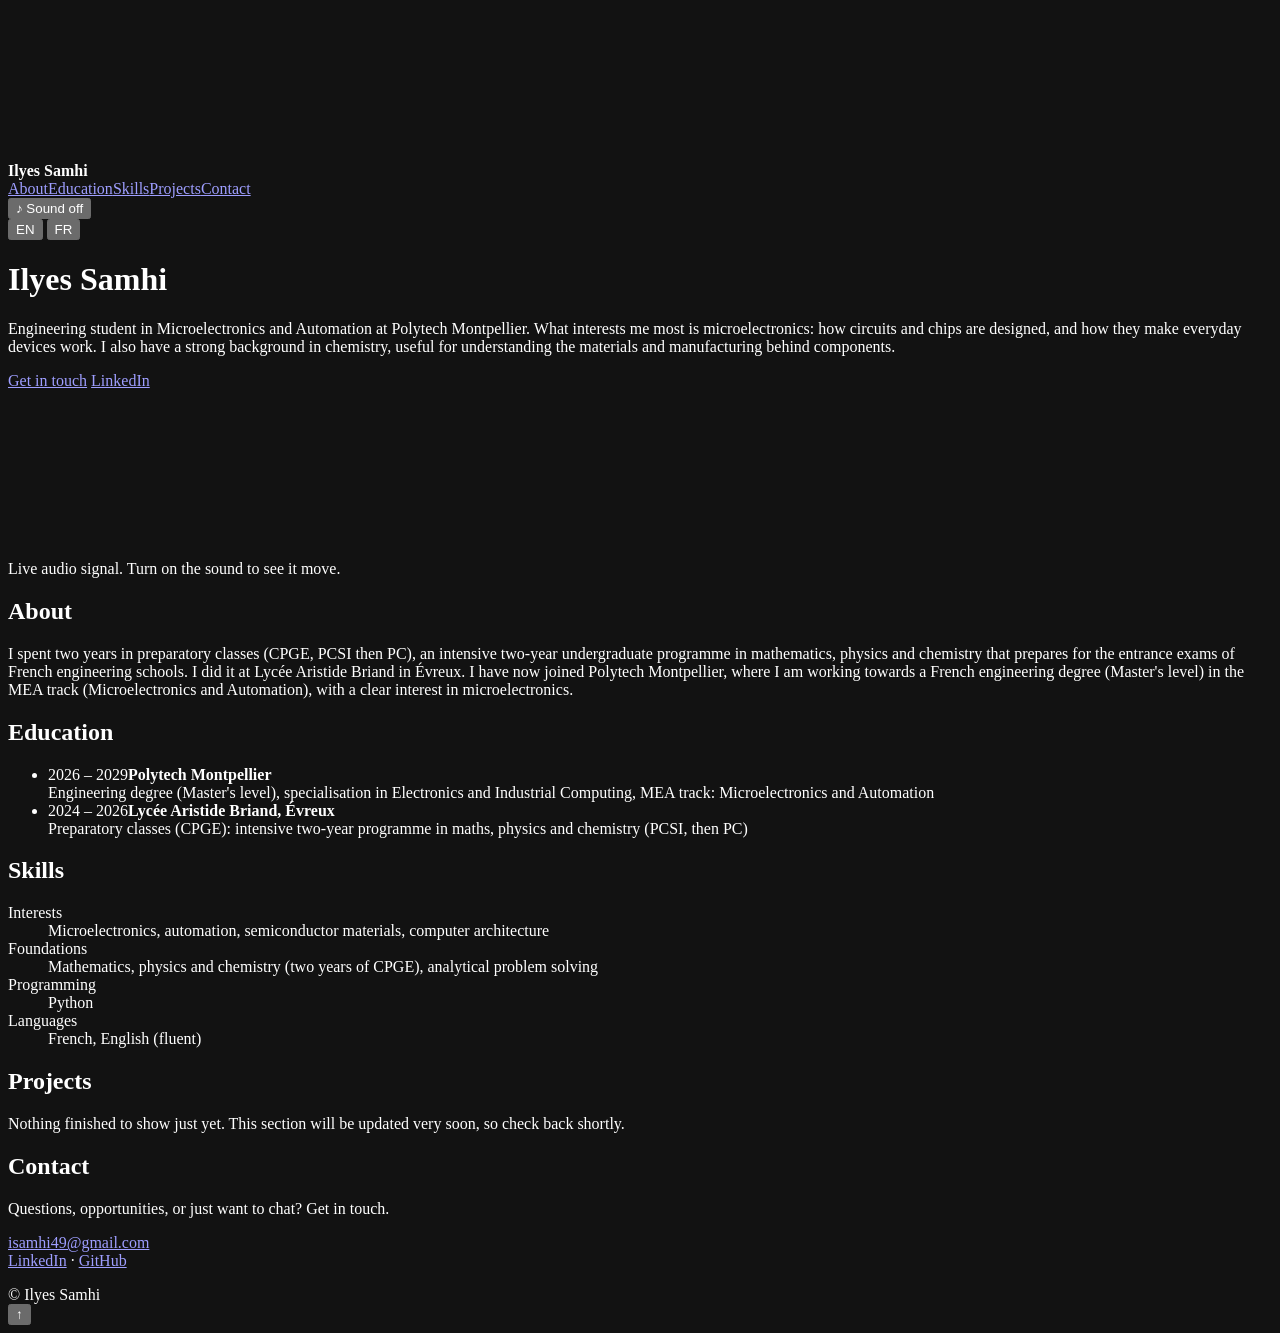
==== index.html @ 9a3761bb "Add files via upload" ====
<!DOCTYPE html>
<html lang="en">
<head>
<meta charset="utf-8">
<meta name="viewport" content="width=device-width, initial-scale=1">
<meta name="color-scheme" content="dark">
<title>Ilyes Samhi – Microelectronics & Automation student</title>
<meta name="description" content="Portfolio of Ilyes Samhi, engineering student in Microelectronics and Automation at Polytech Montpellier.">

<!-- Polices Google (Bricolage Grotesque pour les titres, Instrument Sans pour le texte) -->
<link rel="preconnect" href="https://fonts.googleapis.com">
<link rel="preconnect" href="https://fonts.gstatic.com" crossorigin>
<link href="https://fonts.googleapis.com/css2?family=Bricolage+Grotesque:wght@600;800&family=Instrument+Sans:wght@400;500;600&display=swap" rel="stylesheet">

<!-- Ajoute la classe "js" sur <html> dès que possible.
     Le CSS s'en sert pour n'activer les animations d'apparition que si le JS fonctionne
     (sinon le contenu resterait invisible). -->
<script>document.documentElement.classList.add('js')</script>

<!-- ===== CSS : l'ordre compte (variables d'abord, responsive en dernier) ===== -->
<link rel="stylesheet" href="css/variables.css">
<link rel="stylesheet" href="css/base.css">
<link rel="stylesheet" href="css/layout.css">
<link rel="stylesheet" href="css/components.css">
<link rel="stylesheet" href="css/animations.css">
<link rel="stylesheet" href="css/responsive.css">

<!-- ===== JS : l'ordre compte aussi ! =====
     "defer" = le script s'exécute après le chargement de la page, en gardant cet ordre.
     1. config + utils (utilisés par tout le monde)
     2. data (textes, projets)
     3. modules (le fonctionnement)
     4. main (démarre tout) -->
<script defer src="js/config.js"></script>
<script defer src="js/utils.js"></script>
<script defer src="js/data/translations.js"></script>
<script defer src="js/data/projects.js"></script>
<script defer src="js/modules/i18n.js"></script>
<script defer src="js/modules/background.js"></script>
<script defer src="js/modules/audio.js"></script>
<script defer src="js/modules/scope.js"></script>
<script defer src="js/modules/projects.js"></script>
<script defer src="js/modules/ui.js"></script>
<script defer src="js/main.js"></script>
</head>

<body>
<!--
  NOTE SUR LES TEXTES : les textes ci-dessous (en anglais) servent de "secours"
  (si le JS est désactivé, pour les moteurs de recherche).
  Dès que la page se charge, js/data/translations.js les REMPLACE.
  => Pour modifier un texte, modifie translations.js (et ici si tu veux garder le secours à jour).

  L'attribut data-i="clé" dit à i18n.js quelle traduction mettre dans l'élément.
  L'attribut data-i-aria="clé" fait pareil mais pour l'attribut aria-label (accessibilité).
-->

<!-- Canvas du fond animé (dessiné par js/modules/background.js) -->
<canvas id="bg" aria-hidden="true"></canvas>

<!-- .wrap = le contenu centré, au-dessus du fond -->
<div class="wrap">

<!-- ===== EN-TÊTE : nom, navigation, bouton son, choix de langue ===== -->
<header class="top">
  <strong>Ilyes Samhi</strong>
  <div class="right">
    <nav data-i-aria="nav" aria-label="Main navigation">
      <a href="#about" data-i="n_about">About</a><a href="#education" data-i="n_edu">Education</a><a href="#skills" data-i="n_skills">Skills</a><a href="#projects" data-i="n_proj">Projects</a><a href="#contact" data-i="n_contact">Contact</a>
    </nav>
    <!-- Son : le texte du bouton est géré par js/modules/ui.js -->
    <button class="snd" id="snd" type="button" aria-pressed="false">♪ Sound off</button>
    <!-- Langues : pour en ajouter une, ajoute un bouton ici (data-lang="code")
         + un bloc dans translations.js -->
    <div class="lang" role="group" aria-label="Language">
      <button type="button" data-lang="en" aria-pressed="true">EN</button>
      <button type="button" data-lang="fr" aria-pressed="false">FR</button>
    </div>
  </div>
</header>

<main>
  <!-- ===== HERO : grand titre + présentation + oscilloscope =====
       "rise" = animation d'entrée ; --d = délai avant le début de l'animation -->
  <div class="hero">
    <h1 class="rise" style="--d:.1s">Ilyes Samhi</h1>
    <p class="lead rise" style="--d:.35s" data-i="lead">Engineering student in Microelectronics and Automation at Polytech Montpellier. What interests me most is microelectronics: how circuits and chips are designed, and how they make everyday devices work. I also have a strong background in chemistry, useful for understanding the materials and manufacturing behind components.</p>
    <div class="btns rise" style="--d:.6s">
      <a class="btn primary" href="#contact" data-i="b_contact">Get in touch</a>
      <a class="btn" href="https://www.linkedin.com/in/ilyes-samhi/">LinkedIn</a>
    </div>
    <!-- Oscilloscope (dessiné par js/modules/scope.js) -->
    <div class="rise" style="--d:.85s">
      <canvas id="scope" aria-hidden="true"></canvas>
      <p class="cap" data-i="scope_cap">Live audio signal. Turn on the sound to see it move.</p>
    </div>
  </div>

  <!-- Chaque <section class="sr"> apparaît en douceur quand on scrolle ("sr" = scroll reveal) -->

  <!-- ===== À PROPOS ===== -->
  <section id="about" class="sr">
    <h2 data-i="h_about">About</h2>
    <p data-i="about">I spent two years in preparatory classes (CPGE, PCSI then PC), an intensive two-year undergraduate programme in mathematics, physics and chemistry that prepares for the entrance exams of French engineering schools. I did it at Lycée Aristide Briand in Évreux. I have now joined Polytech Montpellier, where I am working towards a French engineering degree (Master's level) in the MEA track (Microelectronics and Automation), with a clear interest in microelectronics.</p>
  </section>

  <!-- ===== FORMATION : pour ajouter une étape, copie un <li> =====
       (ajoute aussi la clé de texte dans translations.js) -->
  <section id="education" class="sr">
    <h2 data-i="h_edu">Education</h2>
    <ul class="timeline">
      <li><span class="date">2026 – 2029</span><span><strong>Polytech Montpellier</strong><br><span data-i="edu1">Engineering degree (Master's level), specialisation in Electronics and Industrial Computing, MEA track: Microelectronics and Automation</span></span></li>
      <li><span class="date">2024 – 2026</span><span><strong>Lycée Aristide Briand, Évreux</strong><br><span data-i="edu2">Preparatory classes (CPGE): intensive two-year programme in maths, physics and chemistry (PCSI, then PC)</span></span></li>
    </ul>
  </section>

  <!-- ===== COMPÉTENCES : liste de définitions (dt = titre, dd = contenu) ===== -->
  <section id="skills" class="sr">
    <h2 data-i="h_skills">Skills</h2>
    <dl class="skills">
      <dt data-i="s1t">Interests</dt><dd data-i="s1">Microelectronics, automation, semiconductor materials, computer architecture</dd>
      <dt data-i="s2t">Foundations</dt><dd data-i="s2">Mathematics, physics and chemistry (two years of CPGE), analytical problem solving</dd>
      <dt data-i="s4t">Programming</dt><dd data-i="s4">Python</dd>
      <dt data-i="s3t">Languages</dt><dd data-i="s3">French, English (fluent)</dd>
    </dl>
  </section>

  <!-- ===== PROJETS =====
       - #projects-list est rempli automatiquement depuis js/data/projects.js
       - Le paragraphe "note" ne s'affiche que s'il n'y a AUCUN projet. -->
  <section id="projects" class="sr">
    <h2 data-i="h_proj">Projects</h2>
    <p class="note" data-i="proj">Nothing finished to show just yet. This section will be updated very soon, so check back shortly.</p>
    <div id="projects-list" class="projects"></div>
  </section>

  <!-- ===== CONTACT ===== -->
  <section id="contact" class="sr">
    <h2 data-i="h_contact">Contact</h2>
    <p data-i="contact">Questions, opportunities, or just want to chat? Get in touch.</p>
    <p><a href="mailto:isamhi49@gmail.com">isamhi49@gmail.com</a><br>
    <a href="https://www.linkedin.com/in/ilyes-samhi/">LinkedIn</a> · <a href="https://github.com/ilyes-samhi">GitHub</a></p>
  </section>
</main>

<!-- L'année est remplie automatiquement par js/modules/ui.js -->
<footer>© <span id="y"></span> Ilyes Samhi</footer>
</div>

<!-- Bouton "retour en haut" (apparaît quand on a scrollé, géré par ui.js) -->
<button id="top" class="totop" type="button" data-i-aria="top" aria-label="Back to top">↑</button>

</body>
</html>
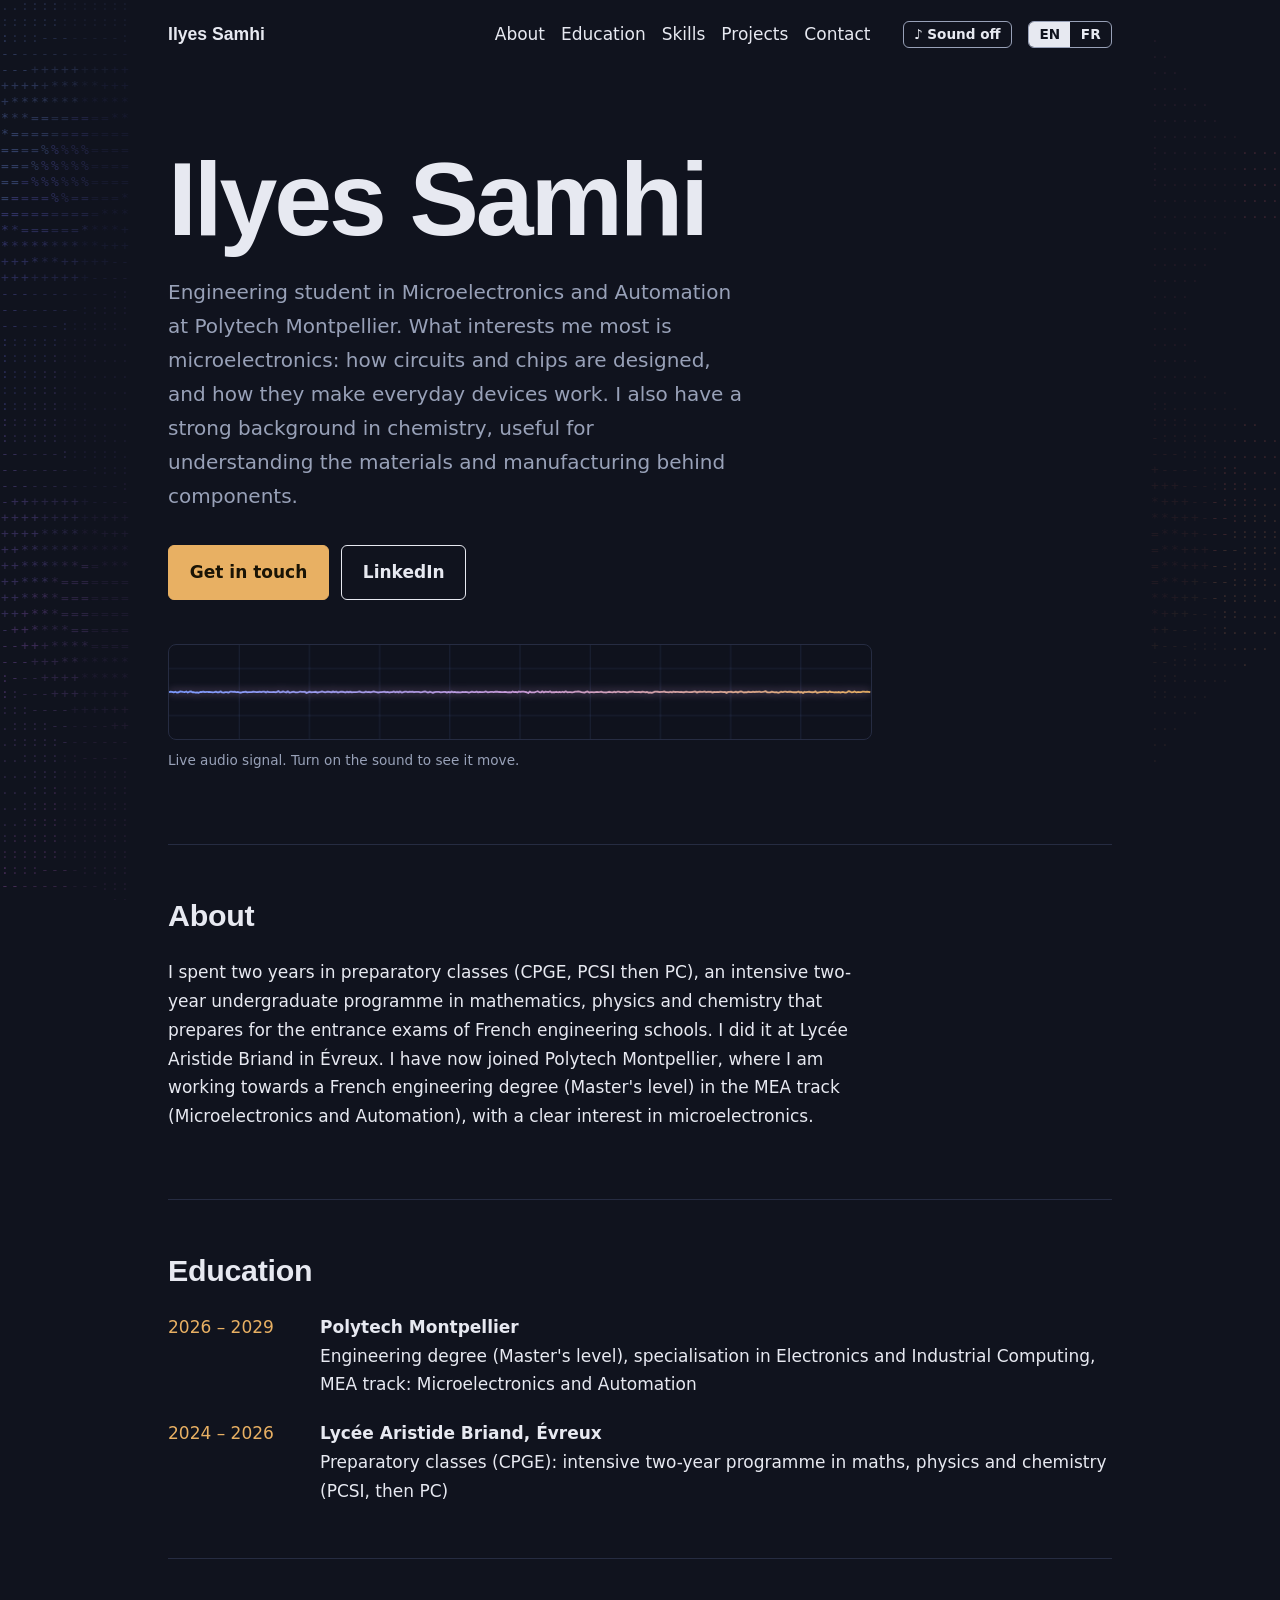
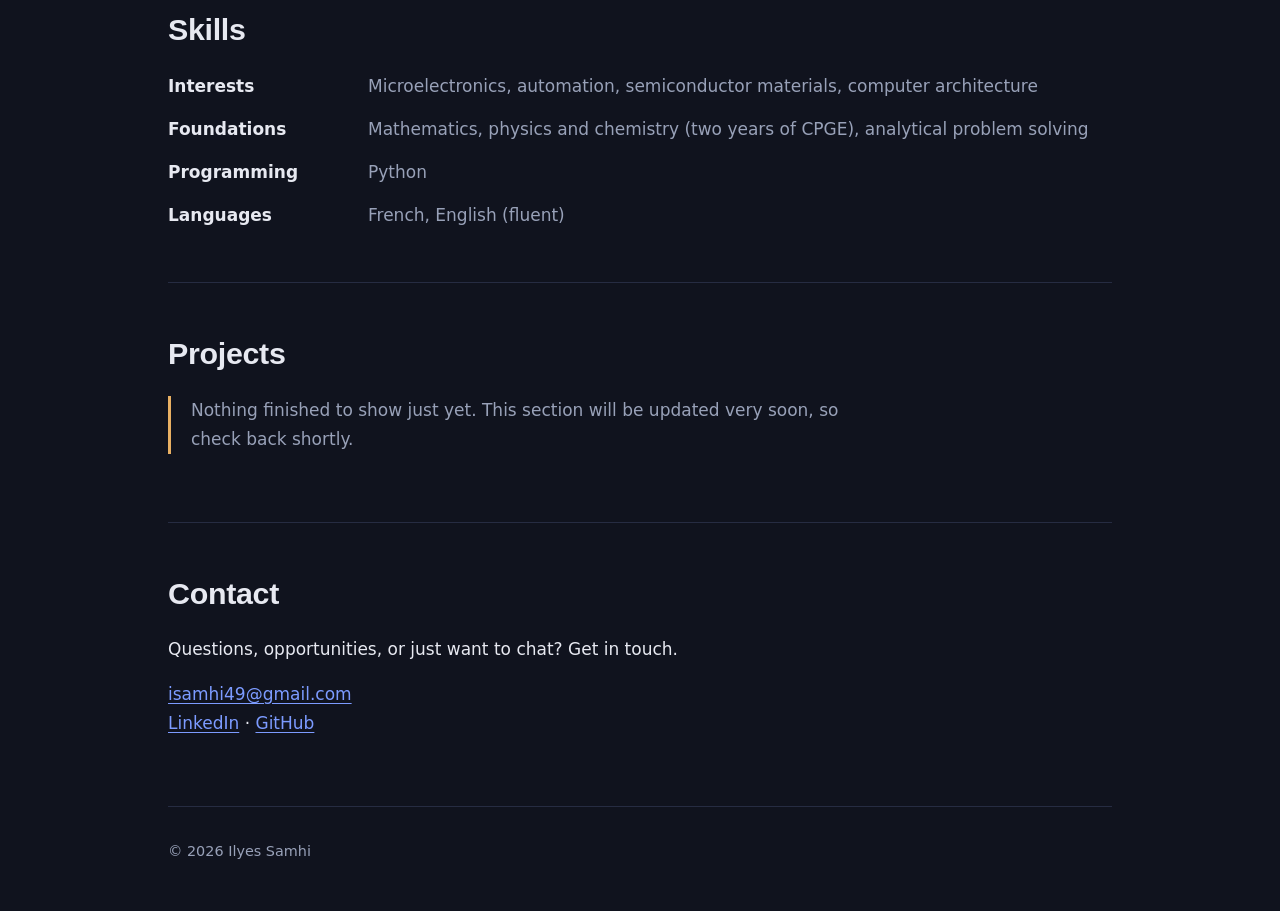
==== commit 7ae7f647: "Add favicon and update HTML document structure Added favicon and improved HTML structure." ====
--- a/index.html
+++ b/index.html
@@ -6,6 +6,9 @@
 <meta name="color-scheme" content="dark">
 <title>Ilyes Samhi – Microelectronics & Automation student</title>
 <meta name="description" content="Portfolio of Ilyes Samhi, engineering student in Microelectronics and Automation at Polytech Montpellier.">
+
+<!-- Icône de l'onglet (favicon) -->
+<link rel="icon" href="favicon.ico" sizes="48x48">
 
 <!-- Polices Google (Bricolage Grotesque pour les titres, Instrument Sans pour le texte) -->
 <link rel="preconnect" href="https://fonts.googleapis.com">
@@ -151,4 +154,4 @@
 <button id="top" class="totop" type="button" data-i-aria="top" aria-label="Back to top">↑</button>
 
 </body>
-</html>+</html>
--- a/css/variables.css
+++ b/css/variables.css
@@ -0,0 +1,24 @@
+/* =====================================================
+   VARIABLES : couleurs, polices, tailles globales.
+   Pour changer l'apparence de TOUT le site, modifie ici.
+   Dans les autres fichiers, on les utilise avec var(--nom).
+   ===================================================== */
+:root {
+  --bg: #10131E;      /* fond de la page */
+  --ink: #E7E9F1;     /* texte principal */
+  --muted: #98A1B8;   /* texte secondaire (gris-bleu) */
+  --line: #262C42;    /* traits fins, bordures */
+  --blue: #7C9BFF;   /* liens */
+  --gold: #E8B063;   /* couleur d'accent (boutons, dates, survol) */
+
+  /* Fonds semi-transparents (pour qu'on voie un peu le fond animé derrière) */
+  --glass: rgba(16, 19, 30, .65);
+  --glass-strong: rgba(16, 19, 30, .88);
+
+  /* Polices : la première est utilisée, les suivantes servent de secours */
+  --head: "Bricolage Grotesque", "Trebuchet MS", Arial, sans-serif;
+  --body: "Instrument Sans", system-ui, -apple-system, "Segoe UI", Arial, sans-serif;
+
+  /* Largeur maximale du contenu */
+  --page-width: 62rem;
+}
--- a/css/base.css
+++ b/css/base.css
@@ -0,0 +1,27 @@
+/* =====================================================
+   BASE : réglages généraux appliqués à toute la page
+   ===================================================== */
+
+/* box-sizing: les largeurs incluent padding et bordure (beaucoup plus intuitif) */
+* { box-sizing: border-box; }
+
+/* Défilement fluide quand on clique sur un lien d'ancre (#about...) */
+html { scroll-behavior: smooth; }
+
+body {
+  margin: 0;
+  background: var(--bg);
+  color: var(--ink);
+  font: 400 1.0625rem/1.7 var(--body); /* graisse / taille / hauteur de ligne / police */
+  -webkit-font-smoothing: antialiased;  /* texte plus net sur Mac */
+  overflow-x: hidden;                   /* évite un scroll horizontal parasite */
+}
+
+a { color: var(--blue); text-underline-offset: 3px; }
+
+/* Contour doré visible quand on navigue au clavier (accessibilité) */
+a:focus-visible, button:focus-visible {
+  outline: 3px solid var(--gold);
+  outline-offset: 3px;
+  border-radius: 4px;
+}
--- a/css/layout.css
+++ b/css/layout.css
@@ -0,0 +1,57 @@
+/* =====================================================
+   LAYOUT : la mise en page (où sont placés les gros blocs)
+   ===================================================== */
+
+/* Conteneur centré. z-index:1 => passe au-dessus du canvas de fond (z-index:0) */
+.wrap {
+  position: relative;
+  z-index: 1;
+  max-width: var(--page-width);
+  margin: 0 auto;
+  padding: 0 1.5rem;
+}
+
+/* Canvas du fond animé : fixe, derrière tout, les clics le traversent */
+#bg {
+  position: fixed;
+  top: 0;
+  left: 0;
+  z-index: 0;
+  pointer-events: none;
+}
+
+/* ----- En-tête ----- */
+header.top {
+  display: flex;
+  justify-content: space-between; /* nom à gauche, menu à droite */
+  align-items: center;
+  padding: 1.25rem 0;
+  gap: 1rem;
+  flex-wrap: wrap;                /* passe à la ligne si trop étroit */
+}
+header.top strong { font: 800 1.1rem var(--head); }
+.right { display: flex; align-items: center; gap: 1rem; flex-wrap: wrap; }
+
+/* ----- Hero (grand bloc d'accueil) ----- */
+.hero { padding: 5rem 0 4.5rem; }
+.hero h1 {
+  /* clamp(min, idéal, max) : le titre s'adapte à la largeur de l'écran */
+  font: 800 clamp(3rem, 10vw, 6.5rem)/.98 var(--head);
+  margin: 0 0 1.5rem;
+  letter-spacing: -.03em;
+}
+.lead { font-size: 1.25rem; max-width: 36rem; margin: 0 0 2rem; color: var(--muted); }
+.btns { display: flex; gap: .75rem; flex-wrap: wrap; }
+
+/* ----- Sections ----- */
+section { padding: 3.25rem 0; border-top: 1px solid var(--line); }
+h2 { font: 800 1.9rem/1.2 var(--head); margin: 0 0 1.5rem; letter-spacing: -.01em; }
+section p { max-width: 44rem; margin: 0 0 1rem; } /* lignes pas trop longues = plus lisible */
+
+/* ----- Pied de page ----- */
+footer {
+  padding: 2rem 0 3rem;
+  color: var(--muted);
+  font-size: .9rem;
+  border-top: 1px solid var(--line);
+}
--- a/css/components.css
+++ b/css/components.css
@@ -0,0 +1,124 @@
+/* =====================================================
+   COMPONENTS : les petits éléments réutilisables
+   ===================================================== */
+
+/* ----- Menu de navigation (soulignement doré animé au survol) ----- */
+nav a {
+  margin-right: 1rem;
+  color: var(--ink);
+  text-decoration: none;
+  font-weight: 500;
+  /* Astuce : un dégradé uni de largeur 0 en bas du lien, qui s'élargit au survol */
+  background: linear-gradient(var(--gold), var(--gold)) 0 100% / 0 2px no-repeat;
+  transition: background-size .25s;
+  padding-bottom: 2px;
+}
+nav a:hover { background-size: 100% 2px; }
+
+/* ----- Boutons de langue et de son ----- */
+.lang, .snd {
+  border: 1.5px solid var(--muted);
+  border-radius: 6px;
+  overflow: hidden;
+}
+.lang { display: flex; }
+.lang button, .snd {
+  font: 600 .85rem var(--body);
+  background: transparent;
+  color: var(--ink);
+  padding: .3rem .65rem;
+  cursor: pointer;
+}
+.lang button { border: 0; }
+/* Bouton "actif" : couleurs inversées */
+.lang button[aria-pressed="true"], .snd[aria-pressed="true"] {
+  background: var(--ink);
+  color: var(--bg);
+}
+
+/* ----- Boutons principaux (Get in touch, LinkedIn) ----- */
+.btn {
+  display: inline-block;
+  padding: .75rem 1.3rem;
+  border-radius: 6px;
+  font-weight: 600;
+  text-decoration: none;
+  border: 1.5px solid var(--ink);
+  color: var(--ink);
+  transition: transform .2s;
+}
+.btn:hover { transform: translateY(-2px); }       /* petit saut au survol */
+.btn.primary { background: var(--gold); border-color: var(--gold); color: #1A1405; }
+
+/* ----- Compétences : grille 2 colonnes (titre | contenu) ----- */
+dl.skills { display: grid; grid-template-columns: 11rem 1fr; gap: .9rem 1.5rem; margin: 0; }
+dl.skills dt { font-weight: 600; }
+dl.skills dd { margin: 0; color: var(--muted); }
+
+/* ----- Timeline de formation (date | description) ----- */
+.timeline { list-style: none; margin: 0; padding: 0; display: grid; gap: 1.25rem; }
+.timeline li { display: grid; grid-template-columns: 8rem 1fr; gap: 1.5rem; }
+.date { color: var(--gold); font-weight: 500; }
+
+/* ----- Encadré avec barre dorée à gauche ----- */
+.note { border-left: 3px solid var(--gold); padding-left: 1.25rem; color: var(--muted); }
+
+/* ----- Oscilloscope ----- */
+#scope {
+  display: block;
+  width: 100%;
+  max-width: 44rem;
+  height: 96px;
+  margin-top: 2.75rem;
+  border: 1px solid var(--line);
+  border-radius: 8px;
+  background: var(--glass);
+}
+.cap { margin: .6rem 0 0; font-size: .85rem; color: var(--muted); }
+
+/* ----- Bouton "retour en haut" ----- */
+.totop {
+  position: fixed;
+  right: 1.25rem;
+  bottom: 1.25rem;
+  z-index: 5;
+  width: 46px;
+  height: 46px;
+  border-radius: 50%;
+  border: 1.5px solid var(--muted);
+  background: var(--glass-strong);
+  color: var(--ink);
+  font: 600 1.25rem var(--body);
+  cursor: pointer;
+  /* Caché par défaut ; la classe .show (ajoutée par ui.js) le fait apparaître */
+  opacity: 0;
+  visibility: hidden;
+  transform: translateY(8px);
+  transition: opacity .3s, transform .3s, visibility .3s, border-color .2s, color .2s;
+}
+.totop.show { opacity: 1; visibility: visible; transform: none; }
+.totop:hover { border-color: var(--gold); color: var(--gold); }
+
+/* ----- Cartes de projets (générées par js/modules/projects.js) ----- */
+.projects {
+  display: grid;
+  gap: 1.25rem;
+  /* Autant de colonnes que possible, chacune d'au moins 16rem */
+  grid-template-columns: repeat(auto-fit, minmax(16rem, 1fr));
+}
+.project {
+  border: 1px solid var(--line);
+  border-radius: 8px;
+  padding: 1.25rem;
+  background: var(--glass);
+}
+.project h3 { font: 800 1.2rem/1.3 var(--head); margin: 0 0 .5rem; }
+.project p { margin: 0 0 .75rem; color: var(--muted); }
+.tags { list-style: none; display: flex; flex-wrap: wrap; gap: .4rem; margin: 0 0 .75rem; padding: 0; }
+.tags li {
+  font-size: .8rem;
+  color: var(--gold);
+  border: 1px solid var(--line);
+  border-radius: 999px;
+  padding: .1rem .6rem;
+}
--- a/css/animations.css
+++ b/css/animations.css
@@ -0,0 +1,22 @@
+/* =====================================================
+   ANIMATIONS
+   Tout est dans "prefers-reduced-motion: no-preference" :
+   si l'utilisateur a demandé moins d'animations dans son système, elles sont désactivées.
+   Les sélecteurs commencent par ".js" : actifs seulement si le JS fonctionne
+   (la classe "js" est ajoutée par le petit script dans le <head>).
+   ===================================================== */
+@media (prefers-reduced-motion: no-preference) {
+
+  /* .rise : apparition au chargement (monte de 18px + fondu). Délai réglé par --d dans le HTML */
+  .js .rise {
+    opacity: 0;
+    transform: translateY(18px);
+    animation: rise .9s cubic-bezier(.2, .7, .2, 1) forwards;
+    animation-delay: var(--d, 0s);
+  }
+  @keyframes rise { to { opacity: 1; transform: none; } }
+
+  /* .sr : apparition au scroll. La classe .in est ajoutée par ui.js quand la section devient visible */
+  .js .sr { opacity: 0; transform: translateY(16px); transition: opacity .8s, transform .8s; }
+  .js .sr.in { opacity: 1; transform: none; }
+}
--- a/css/responsive.css
+++ b/css/responsive.css
@@ -0,0 +1,10 @@
+/* =====================================================
+   RESPONSIVE : adaptation aux petits écrans (tablette / téléphone)
+   ===================================================== */
+@media (max-width: 760px) {
+  .hero { padding: 3rem 0; }
+
+  /* Compétences et timeline passent sur UNE colonne (titre au-dessus du texte) */
+  dl.skills, .timeline li { grid-template-columns: 1fr; gap: .2rem; }
+  dl.skills dd { margin-bottom: .8rem; }
+}
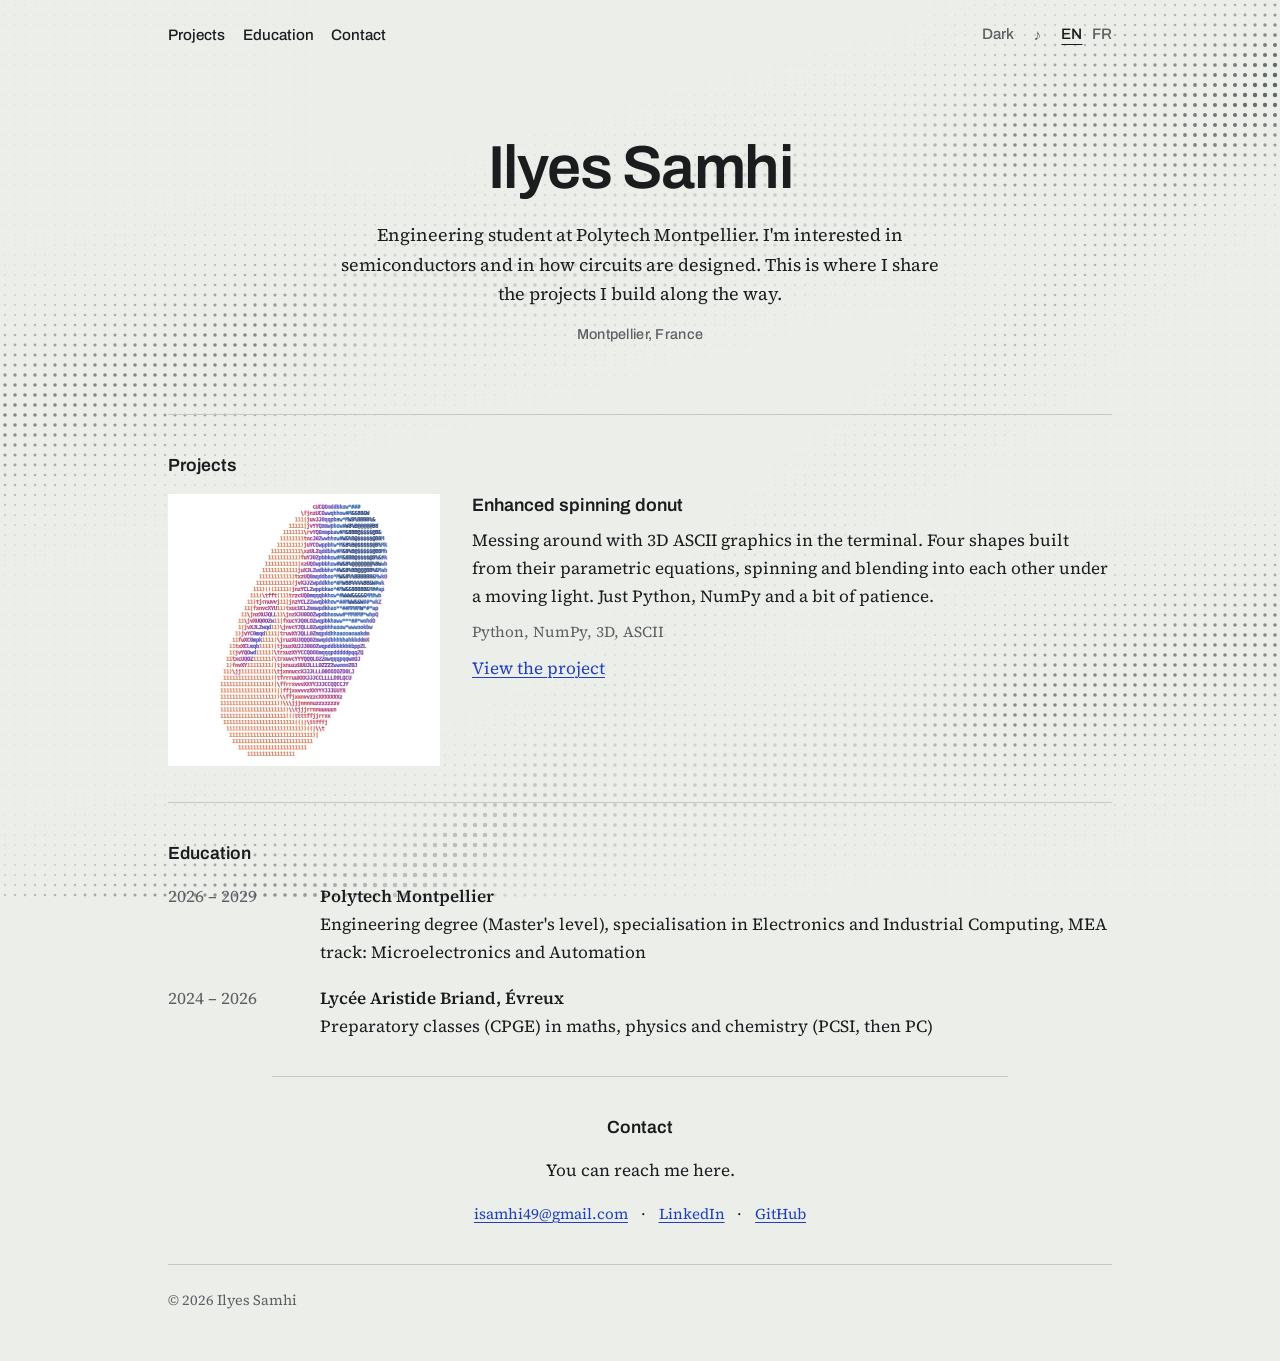
==== commit 5eaa129a: "Changement" ====
--- a/index.html
+++ b/index.html
@@ -3,29 +3,53 @@
 <head>
 <meta charset="utf-8">
 <meta name="viewport" content="width=device-width, initial-scale=1">
-<meta name="color-scheme" content="dark">
-<title>Ilyes Samhi – Microelectronics & Automation student</title>
-<meta name="description" content="Portfolio of Ilyes Samhi, engineering student in Microelectronics and Automation at Polytech Montpellier.">
+<meta name="color-scheme" content="light dark">
+<title>Ilyes Samhi – Engineering student at Polytech Montpellier</title>
+<meta name="description" content="Projects by Ilyes Samhi, engineering student at Polytech Montpellier.">
+
+<link rel="canonical" href="https://ilyes-samhi.github.io/">
+<meta name="theme-color" content="#ECEEEA">
+
+<!-- Aperçu quand on partage le lien (LinkedIn, Discord, iMessage, X...) -->
+<meta property="og:type" content="website">
+<meta property="og:site_name" content="Ilyes Samhi">
+<meta property="og:title" content="Ilyes Samhi – Engineering student at Polytech Montpellier">
+<meta property="og:description" content="Projects by Ilyes Samhi, engineering student at Polytech Montpellier.">
+<meta property="og:url" content="https://ilyes-samhi.github.io/">
+<meta property="og:image" content="https://ilyes-samhi.github.io/img/og-image.png">
+<meta property="og:image:width" content="1200">
+<meta property="og:image:height" content="630">
+<meta property="og:image:alt" content="Ilyes Samhi, engineering student at Polytech Montpellier">
+<meta property="og:locale" content="en_US">
+<meta property="og:locale:alternate" content="fr_FR">
+<meta name="twitter:card" content="summary_large_image">
+
+<!-- Thème : choix mémorisé, sinon celui du système. Posé tout de suite pour éviter un flash. -->
+<script>
+(function () {
+  var t = null;
+  try { t = localStorage.getItem('theme'); } catch (e) {}
+  if (t !== 'light' && t !== 'dark') t = matchMedia('(prefers-color-scheme: dark)').matches ? 'dark' : 'light';
+  document.documentElement.dataset.theme = t;
+  var tc = document.querySelector('meta[name="theme-color"]');   // couleur de la barre du navigateur (mobile)
+  if (tc) tc.content = t === 'dark' ? '#14171A' : '#ECEEEA';
+})();
+</script>
+
+<!-- Polices hébergées (voir css/fonts.css) : on précharge les deux principales -->
+<link rel="preload" href="fonts/archivo-latin-600-normal.woff2" as="font" type="font/woff2" crossorigin>
+<link rel="preload" href="fonts/source-serif-4-latin-400-normal.woff2" as="font" type="font/woff2" crossorigin>
 
 <!-- Icône de l'onglet (favicon) -->
 <link rel="icon" href="favicon.ico" sizes="48x48">
 
-<!-- Polices Google (Bricolage Grotesque pour les titres, Instrument Sans pour le texte) -->
-<link rel="preconnect" href="https://fonts.googleapis.com">
-<link rel="preconnect" href="https://fonts.gstatic.com" crossorigin>
-<link href="https://fonts.googleapis.com/css2?family=Bricolage+Grotesque:wght@600;800&family=Instrument+Sans:wght@400;500;600&display=swap" rel="stylesheet">
-
-<!-- Ajoute la classe "js" sur <html> dès que possible.
-     Le CSS s'en sert pour n'activer les animations d'apparition que si le JS fonctionne
-     (sinon le contenu resterait invisible). -->
-<script>document.documentElement.classList.add('js')</script>
 
 <!-- ===== CSS : l'ordre compte (variables d'abord, responsive en dernier) ===== -->
+<link rel="stylesheet" href="css/fonts.css">
 <link rel="stylesheet" href="css/variables.css">
 <link rel="stylesheet" href="css/base.css">
 <link rel="stylesheet" href="css/layout.css">
 <link rel="stylesheet" href="css/components.css">
-<link rel="stylesheet" href="css/animations.css">
 <link rel="stylesheet" href="css/responsive.css">
 
 <!-- ===== JS : l'ordre compte aussi ! =====
@@ -41,22 +65,15 @@
 <script defer src="js/modules/i18n.js"></script>
 <script defer src="js/modules/background.js"></script>
 <script defer src="js/modules/audio.js"></script>
-<script defer src="js/modules/scope.js"></script>
 <script defer src="js/modules/projects.js"></script>
 <script defer src="js/modules/ui.js"></script>
 <script defer src="js/main.js"></script>
 </head>
 
 <body>
-<!--
-  NOTE SUR LES TEXTES : les textes ci-dessous (en anglais) servent de "secours"
-  (si le JS est désactivé, pour les moteurs de recherche).
-  Dès que la page se charge, js/data/translations.js les REMPLACE.
-  => Pour modifier un texte, modifie translations.js (et ici si tu veux garder le secours à jour).
-
-  L'attribut data-i="clé" dit à i18n.js quelle traduction mettre dans l'élément.
-  L'attribut data-i-aria="clé" fait pareil mais pour l'attribut aria-label (accessibilité).
--->
+<!-- NOTE SUR LES TEXTES : les textes ci-dessous (en anglais) servent de "secours"
+     (JS désactivé, moteurs de recherche). js/data/translations.js les remplace au chargement.
+     data-i="clé" = traduction à insérer ; data-i-aria="clé" = idem pour aria-label. -->
 
 <!-- Canvas du fond animé (dessiné par js/modules/background.js) -->
 <canvas id="bg" aria-hidden="true"></canvas>
@@ -64,94 +81,68 @@
 <!-- .wrap = le contenu centré, au-dessus du fond -->
 <div class="wrap">
 
-<!-- ===== EN-TÊTE : nom, navigation, bouton son, choix de langue ===== -->
-<header class="top">
-  <strong>Ilyes Samhi</strong>
-  <div class="right">
-    <nav data-i-aria="nav" aria-label="Main navigation">
-      <a href="#about" data-i="n_about">About</a><a href="#education" data-i="n_edu">Education</a><a href="#skills" data-i="n_skills">Skills</a><a href="#projects" data-i="n_proj">Projects</a><a href="#contact" data-i="n_contact">Contact</a>
-    </nav>
-    <!-- Son : le texte du bouton est géré par js/modules/ui.js -->
-    <button class="snd" id="snd" type="button" aria-pressed="false">♪ Sound off</button>
-    <!-- Langues : pour en ajouter une, ajoute un bouton ici (data-lang="code")
-         + un bloc dans translations.js -->
-    <div class="lang" role="group" aria-label="Language">
-      <button type="button" data-lang="en" aria-pressed="true">EN</button>
-      <button type="button" data-lang="fr" aria-pressed="false">FR</button>
-    </div>
-  </div>
-</header>
-
-<main>
-  <!-- ===== HERO : grand titre + présentation + oscilloscope =====
-       "rise" = animation d'entrée ; --d = délai avant le début de l'animation -->
-  <div class="hero">
-    <h1 class="rise" style="--d:.1s">Ilyes Samhi</h1>
-    <p class="lead rise" style="--d:.35s" data-i="lead">Engineering student in Microelectronics and Automation at Polytech Montpellier. What interests me most is microelectronics: how circuits and chips are designed, and how they make everyday devices work. I also have a strong background in chemistry, useful for understanding the materials and manufacturing behind components.</p>
-    <div class="btns rise" style="--d:.6s">
-      <a class="btn primary" href="#contact" data-i="b_contact">Get in touch</a>
-      <a class="btn" href="https://www.linkedin.com/in/ilyes-samhi/">LinkedIn</a>
-    </div>
-    <!-- Oscilloscope (dessiné par js/modules/scope.js) -->
-    <div class="rise" style="--d:.85s">
-      <canvas id="scope" aria-hidden="true"></canvas>
-      <p class="cap" data-i="scope_cap">Live audio signal. Turn on the sound to see it move.</p>
-    </div>
-  </div>
-
-  <!-- Chaque <section class="sr"> apparaît en douceur quand on scrolle ("sr" = scroll reveal) -->
-
-  <!-- ===== À PROPOS ===== -->
-  <section id="about" class="sr">
-    <h2 data-i="h_about">About</h2>
-    <p data-i="about">I spent two years in preparatory classes (CPGE, PCSI then PC), an intensive two-year undergraduate programme in mathematics, physics and chemistry that prepares for the entrance exams of French engineering schools. I did it at Lycée Aristide Briand in Évreux. I have now joined Polytech Montpellier, where I am working towards a French engineering degree (Master's level) in the MEA track (Microelectronics and Automation), with a clear interest in microelectronics.</p>
-  </section>
-
-  <!-- ===== FORMATION : pour ajouter une étape, copie un <li> =====
-       (ajoute aussi la clé de texte dans translations.js) -->
-  <section id="education" class="sr">
-    <h2 data-i="h_edu">Education</h2>
-    <ul class="timeline">
-      <li><span class="date">2026 – 2029</span><span><strong>Polytech Montpellier</strong><br><span data-i="edu1">Engineering degree (Master's level), specialisation in Electronics and Industrial Computing, MEA track: Microelectronics and Automation</span></span></li>
-      <li><span class="date">2024 – 2026</span><span><strong>Lycée Aristide Briand, Évreux</strong><br><span data-i="edu2">Preparatory classes (CPGE): intensive two-year programme in maths, physics and chemistry (PCSI, then PC)</span></span></li>
-    </ul>
-  </section>
-
-  <!-- ===== COMPÉTENCES : liste de définitions (dt = titre, dd = contenu) ===== -->
-  <section id="skills" class="sr">
-    <h2 data-i="h_skills">Skills</h2>
-    <dl class="skills">
-      <dt data-i="s1t">Interests</dt><dd data-i="s1">Microelectronics, automation, semiconductor materials, computer architecture</dd>
-      <dt data-i="s2t">Foundations</dt><dd data-i="s2">Mathematics, physics and chemistry (two years of CPGE), analytical problem solving</dd>
-      <dt data-i="s4t">Programming</dt><dd data-i="s4">Python</dd>
-      <dt data-i="s3t">Languages</dt><dd data-i="s3">French, English (fluent)</dd>
-    </dl>
-  </section>
-
-  <!-- ===== PROJETS =====
-       - #projects-list est rempli automatiquement depuis js/data/projects.js
-       - Le paragraphe "note" ne s'affiche que s'il n'y a AUCUN projet. -->
-  <section id="projects" class="sr">
-    <h2 data-i="h_proj">Projects</h2>
-    <p class="note" data-i="proj">Nothing finished to show just yet. This section will be updated very soon, so check back shortly.</p>
-    <div id="projects-list" class="projects"></div>
-  </section>
-
-  <!-- ===== CONTACT ===== -->
-  <section id="contact" class="sr">
-    <h2 data-i="h_contact">Contact</h2>
-    <p data-i="contact">Questions, opportunities, or just want to chat? Get in touch.</p>
-    <p><a href="mailto:isamhi49@gmail.com">isamhi49@gmail.com</a><br>
-    <a href="https://www.linkedin.com/in/ilyes-samhi/">LinkedIn</a> · <a href="https://github.com/ilyes-samhi">GitHub</a></p>
-  </section>
-</main>
-
-<!-- L'année est remplie automatiquement par js/modules/ui.js -->
-<footer>© <span id="y"></span> Ilyes Samhi</footer>
-</div>
-
-<!-- Bouton "retour en haut" (apparaît quand on a scrollé, géré par ui.js) -->
-<button id="top" class="totop" type="button" data-i-aria="top" aria-label="Back to top">↑</button>
-
-</body>
-</html>
+<!-- ===== EN-TÊTE : navigation, thème, son, langue ===== -->
+<header class="top">
+  <nav data-i-aria="nav" aria-label="Main navigation">
+    <a href="#projects" data-i="n_proj">Projects</a><a href="#education" data-i="n_edu">Education</a><a href="#contact" data-i="n_contact">Contact</a>
+  </nav>
+  <div class="right">
+    <!-- Thème clair / sombre : texte géré par js/modules/ui.js -->
+    <button class="tbtn" id="theme" type="button">Dark</button>
+    <!-- Son : le texte du bouton est géré par js/modules/ui.js -->
+    <button class="tbtn" id="snd" type="button" aria-pressed="false" aria-label="Sound off">♪</button>
+    <!-- Langues : pour en ajouter une, ajoute un bouton ici (data-lang="code")
+         + un bloc dans translations.js -->
+    <div class="lang" role="group" aria-label="Language">
+      <button type="button" data-lang="en" aria-pressed="true">EN</button>
+      <button type="button" data-lang="fr" aria-pressed="false">FR</button>
+    </div>
+  </div>
+</header>
+
+<main>
+  <!-- ===== HERO : nom + présentation + ville ===== -->
+  <div class="hero">
+    <h1>Ilyes Samhi</h1>
+    <p class="lead" data-i="lead">Engineering student at Polytech Montpellier. I'm interested in semiconductors and in how circuits are designed. This is where I share the projects I build along the way.</p>
+    <p class="loc">Montpellier, France</p>
+  </div>
+
+  <!-- ===== PROJETS =====
+       - #projects-list est rempli automatiquement depuis js/data/projects.js
+       - Le paragraphe "note" ne s'affiche que s'il n'y a AUCUN projet. -->
+  <section id="projects">
+    <h2 data-i="h_proj">Projects</h2>
+    <p class="note" data-i="proj">Nothing finished to show just yet. This section will be updated very soon, so check back shortly.</p>
+    <div id="projects-list" class="projects"></div>
+  </section>
+
+  <!-- ===== FORMATION : pour ajouter une étape, copie un <li> =====
+       (ajoute aussi la clé de texte dans translations.js) -->
+  <section id="education">
+    <h2 data-i="h_edu">Education</h2>
+    <ul class="timeline">
+      <li><span class="date">2026 – 2029</span><span><strong>Polytech Montpellier</strong><br><span data-i="edu1">Engineering degree (Master's level), specialisation in Electronics and Industrial Computing, MEA track: Microelectronics and Automation</span></span></li>
+      <li><span class="date">2024 – 2026</span><span><strong>Lycée Aristide Briand, Évreux</strong><br><span data-i="edu2">Preparatory classes (CPGE) in maths, physics and chemistry (PCSI, then PC)</span></span></li>
+    </ul>
+  </section>
+
+  <!-- ===== CONTACT ===== -->
+  <section id="contact">
+    <h2 data-i="h_contact">Contact</h2>
+    <p data-i="contact">You can reach me here.</p>
+    <p><a href="mailto:isamhi49@gmail.com">isamhi49@gmail.com</a>
+    <span aria-hidden="true"> · </span><a href="https://www.linkedin.com/in/ilyes-samhi/">LinkedIn</a>
+    <span aria-hidden="true"> · </span><a href="https://github.com/ilyes-samhi">GitHub</a></p>
+  </section>
+</main>
+
+<!-- L'année est remplie automatiquement par js/modules/ui.js -->
+<footer>© <span id="y"></span> Ilyes Samhi</footer>
+</div>
+
+<!-- Bouton "retour en haut" (apparaît quand on a scrollé, géré par ui.js) -->
+<button id="top" class="totop" type="button" data-i-aria="top" aria-label="Back to top">↑</button>
+
+</body>
+</html>
--- a/css/fonts.css
+++ b/css/fonts.css
@@ -0,0 +1,13 @@
+/* =====================================================
+   FONTS : polices hébergées sur le site (aucune requête vers Google).
+   Archivo (titres, interface) et Source Serif 4 (texte), sous-ensemble latin :
+   couvre le français et l'anglais. Licences : dossier fonts/.
+   ===================================================== */
+@font-face { font-family: "Archivo"; font-style: normal; font-weight: 500; font-display: swap;
+  src: url("../fonts/archivo-latin-500-normal.woff2") format("woff2"); }
+@font-face { font-family: "Archivo"; font-style: normal; font-weight: 600; font-display: swap;
+  src: url("../fonts/archivo-latin-600-normal.woff2") format("woff2"); }
+@font-face { font-family: "Source Serif 4"; font-style: normal; font-weight: 400; font-display: swap;
+  src: url("../fonts/source-serif-4-latin-400-normal.woff2") format("woff2"); }
+@font-face { font-family: "Source Serif 4"; font-style: normal; font-weight: 600; font-display: swap;
+  src: url("../fonts/source-serif-4-latin-600-normal.woff2") format("woff2"); }
--- a/css/variables.css
+++ b/css/variables.css
@@ -4,21 +4,26 @@
    Dans les autres fichiers, on les utilise avec var(--nom).
    ===================================================== */
 :root {
-  --bg: #10131E;      /* fond de la page */
-  --ink: #E7E9F1;     /* texte principal */
-  --muted: #98A1B8;   /* texte secondaire (gris-bleu) */
-  --line: #262C42;    /* traits fins, bordures */
-  --blue: #7C9BFF;   /* liens */
-  --gold: #E8B063;   /* couleur d'accent (boutons, dates, survol) */
-
-  /* Fonds semi-transparents (pour qu'on voie un peu le fond animé derrière) */
-  --glass: rgba(16, 19, 30, .65);
-  --glass-strong: rgba(16, 19, 30, .88);
+  --bg: #ECEEEA;      /* fond de la page (gris très clair, légèrement verdâtre) */
+  --ink: #1A1C1E;     /* texte principal */
+  --muted: #5B6063;   /* texte secondaire */
+  --line: #C3C8C2;    /* traits fins, bordures */
+  --link: #1F3FBF;    /* liens (bleu outremer) */
 
   /* Polices : la première est utilisée, les suivantes servent de secours */
-  --head: "Bricolage Grotesque", "Trebuchet MS", Arial, sans-serif;
-  --body: "Instrument Sans", system-ui, -apple-system, "Segoe UI", Arial, sans-serif;
+  --head: "Archivo", "Helvetica Neue", Arial, sans-serif;
+  --body: "Source Serif 4", Georgia, "Times New Roman", serif;
 
   /* Largeur maximale du contenu */
   --page-width: 62rem;
-}+}
+
+
+/* ----- Thème sombre : posé par js/modules/ui.js (data-theme sur <html>) ----- */
+:root[data-theme="dark"] {
+  --bg: #14171A;
+  --ink: #E6E8E4;
+  --muted: #9AA09C;
+  --line: #2E3436;
+  --link: #93A8FF;
+}
--- a/css/base.css
+++ b/css/base.css
@@ -2,26 +2,27 @@
    BASE : réglages généraux appliqués à toute la page
    ===================================================== */
 
-/* box-sizing: les largeurs incluent padding et bordure (beaucoup plus intuitif) */
 * { box-sizing: border-box; }
 
-/* Défilement fluide quand on clique sur un lien d'ancre (#about...) */
-html { scroll-behavior: smooth; }
+/* Défilement fluide vers les ancres, sauf si l'utilisateur a demandé moins d'animations */
+@media (prefers-reduced-motion: no-preference) {
+  html { scroll-behavior: smooth; }
+}
 
 body {
   margin: 0;
   background: var(--bg);
   color: var(--ink);
-  font: 400 1.0625rem/1.7 var(--body); /* graisse / taille / hauteur de ligne / police */
-  -webkit-font-smoothing: antialiased;  /* texte plus net sur Mac */
-  overflow-x: hidden;                   /* évite un scroll horizontal parasite */
+  font: 400 1.0625rem/1.65 var(--body);
+  -webkit-font-smoothing: antialiased;
+  overflow-x: hidden;
 }
 
-a { color: var(--blue); text-underline-offset: 3px; }
+a { color: var(--link); text-underline-offset: 3px; text-decoration-thickness: 1px; }
+a:hover { text-decoration-thickness: 2px; }
 
-/* Contour doré visible quand on navigue au clavier (accessibilité) */
+/* Contour visible quand on navigue au clavier (accessibilité) */
 a:focus-visible, button:focus-visible {
-  outline: 3px solid var(--gold);
+  outline: 2px solid var(--link);
   outline-offset: 3px;
-  border-radius: 4px;
-}+}
--- a/css/layout.css
+++ b/css/layout.css
@@ -1,8 +1,8 @@
 /* =====================================================
    LAYOUT : la mise en page (où sont placés les gros blocs)
+   Une seule colonne : le hero et le contact sont centrés, le reste est aligné à gauche.
    ===================================================== */
 
-/* Conteneur centré. z-index:1 => passe au-dessus du canvas de fond (z-index:0) */
 .wrap {
   position: relative;
   z-index: 1;
@@ -23,35 +23,39 @@
 /* ----- En-tête ----- */
 header.top {
   display: flex;
-  justify-content: space-between; /* nom à gauche, menu à droite */
+  justify-content: space-between;
   align-items: center;
   padding: 1.25rem 0;
   gap: 1rem;
-  flex-wrap: wrap;                /* passe à la ligne si trop étroit */
+  flex-wrap: wrap;
 }
-header.top strong { font: 800 1.1rem var(--head); }
-.right { display: flex; align-items: center; gap: 1rem; flex-wrap: wrap; }
+header.top strong { font: 600 1rem var(--head); }
+.right { display: flex; align-items: center; gap: 1.25rem; flex-wrap: wrap; }
 
-/* ----- Hero (grand bloc d'accueil) ----- */
-.hero { padding: 5rem 0 4.5rem; }
+/* ----- Hero : centré (nom, présentation, ville) ----- */
+.hero { padding: 4.25rem 0 4.5rem; max-width: 46rem; margin: 0 auto; text-align: center; }
 .hero h1 {
-  /* clamp(min, idéal, max) : le titre s'adapte à la largeur de l'écran */
-  font: 800 clamp(3rem, 10vw, 6.5rem)/.98 var(--head);
-  margin: 0 0 1.5rem;
-  letter-spacing: -.03em;
+  font: 600 clamp(2.35rem, 5.8vw, 3.8rem)/1.08 var(--head);
+  margin: 0 0 1.15rem;
+  letter-spacing: -.025em;
 }
-.lead { font-size: 1.25rem; max-width: 36rem; margin: 0 0 2rem; color: var(--muted); }
-.btns { display: flex; gap: .75rem; flex-wrap: wrap; }
+.lead { font-size: 1.12rem; line-height: 1.65; max-width: 39rem; margin: 0 auto; }
+.loc { margin: 1.1rem 0 0; color: var(--muted); font: 500 .9rem var(--head); letter-spacing: .02em; }
 
-/* ----- Sections ----- */
-section { padding: 3.25rem 0; border-top: 1px solid var(--line); }
-h2 { font: 800 1.9rem/1.2 var(--head); margin: 0 0 1.5rem; letter-spacing: -.01em; }
-section p { max-width: 44rem; margin: 0 0 1rem; } /* lignes pas trop longues = plus lisible */
+/* ----- Sections : une seule colonne de lecture, titre au-dessus ----- */
+section { padding: 2.5rem 0 2.25rem; border-top: 1px solid var(--line); }
+#contact { max-width: 46rem; margin: 0 auto; text-align: center; }
+#contact > p { margin-left: auto; margin-right: auto; }
+#contact > p:last-child { font-size: .94rem; line-height: 1.9; }
+#contact > p:last-child a { display: inline-block; margin: 0 .55rem; }
+h2 { font: 600 1.1rem/1.3 var(--head); margin: 0 0 1rem; }
+section p { max-width: 40rem; margin: 0 0 1rem; }
+section p:last-child { margin-bottom: 0; }
 
 /* ----- Pied de page ----- */
 footer {
-  padding: 2rem 0 3rem;
+  padding: 1.5rem 0 3rem;
   color: var(--muted);
   font-size: .9rem;
   border-top: 1px solid var(--line);
-}+}
--- a/css/components.css
+++ b/css/components.css
@@ -2,79 +2,41 @@
    COMPONENTS : les petits éléments réutilisables
    ===================================================== */
 
-/* ----- Menu de navigation (soulignement doré animé au survol) ----- */
+/* ----- Menu de navigation ----- */
 nav a {
-  margin-right: 1rem;
+  margin-right: 1.1rem;
   color: var(--ink);
+  font: 500 .95rem var(--head);
   text-decoration: none;
-  font-weight: 500;
-  /* Astuce : un dégradé uni de largeur 0 en bas du lien, qui s'élargit au survol */
-  background: linear-gradient(var(--gold), var(--gold)) 0 100% / 0 2px no-repeat;
-  transition: background-size .25s;
-  padding-bottom: 2px;
 }
-nav a:hover { background-size: 100% 2px; }
+nav a:last-child { margin-right: 0; }
+nav a:hover { text-decoration: underline; text-decoration-thickness: 1px; text-underline-offset: 5px; }
 
-/* ----- Boutons de langue et de son ----- */
-.lang, .snd {
-  border: 1.5px solid var(--muted);
-  border-radius: 6px;
-  overflow: hidden;
-}
-.lang { display: flex; }
-.lang button, .snd {
-  font: 600 .85rem var(--body);
-  background: transparent;
-  color: var(--ink);
-  padding: .3rem .65rem;
+/* ----- Boutons de l'en-tête (thème, musique, langue) : du simple texte ----- */
+.tbtn, .lang button {
+  font: 500 .95rem var(--head);
+  background: none;
+  border: 0;
+  padding: 0;
+  color: var(--muted);
   cursor: pointer;
 }
-.lang button { border: 0; }
-/* Bouton "actif" : couleurs inversées */
-.lang button[aria-pressed="true"], .snd[aria-pressed="true"] {
-  background: var(--ink);
-  color: var(--bg);
+.tbtn:hover, .lang button:hover { color: var(--ink); }
+.tbtn[aria-pressed="true"], .lang button[aria-pressed="true"] {
+  color: var(--ink);
+  text-decoration: underline;
+  text-underline-offset: 5px;
+  text-decoration-thickness: 1px;
 }
+.lang { display: flex; gap: .6rem; }
 
-/* ----- Boutons principaux (Get in touch, LinkedIn) ----- */
-.btn {
-  display: inline-block;
-  padding: .75rem 1.3rem;
-  border-radius: 6px;
-  font-weight: 600;
-  text-decoration: none;
-  border: 1.5px solid var(--ink);
-  color: var(--ink);
-  transition: transform .2s;
-}
-.btn:hover { transform: translateY(-2px); }       /* petit saut au survol */
-.btn.primary { background: var(--gold); border-color: var(--gold); color: #1A1405; }
+/* ----- Formation : date | description ----- */
+.timeline { list-style: none; margin: 0; padding: 0; display: grid; gap: 1.1rem; }
+.timeline li { display: grid; grid-template-columns: 8rem 1fr; gap: 1.5rem; }
+.date { color: var(--muted); font-variant-numeric: tabular-nums; }
 
-/* ----- Compétences : grille 2 colonnes (titre | contenu) ----- */
-dl.skills { display: grid; grid-template-columns: 11rem 1fr; gap: .9rem 1.5rem; margin: 0; }
-dl.skills dt { font-weight: 600; }
-dl.skills dd { margin: 0; color: var(--muted); }
-
-/* ----- Timeline de formation (date | description) ----- */
-.timeline { list-style: none; margin: 0; padding: 0; display: grid; gap: 1.25rem; }
-.timeline li { display: grid; grid-template-columns: 8rem 1fr; gap: 1.5rem; }
-.date { color: var(--gold); font-weight: 500; }
-
-/* ----- Encadré avec barre dorée à gauche ----- */
-.note { border-left: 3px solid var(--gold); padding-left: 1.25rem; color: var(--muted); }
-
-/* ----- Oscilloscope ----- */
-#scope {
-  display: block;
-  width: 100%;
-  max-width: 44rem;
-  height: 96px;
-  margin-top: 2.75rem;
-  border: 1px solid var(--line);
-  border-radius: 8px;
-  background: var(--glass);
-}
-.cap { margin: .6rem 0 0; font-size: .85rem; color: var(--muted); }
+/* ----- Message "aucun projet" ----- */
+.note { color: var(--muted); }
 
 /* ----- Bouton "retour en haut" ----- */
 .totop {
@@ -82,43 +44,38 @@
   right: 1.25rem;
   bottom: 1.25rem;
   z-index: 5;
-  width: 46px;
-  height: 46px;
-  border-radius: 50%;
-  border: 1.5px solid var(--muted);
-  background: var(--glass-strong);
+  width: 42px;
+  height: 42px;
+  border-radius: 2px;
+  border: 1px solid var(--muted);
+  background: var(--bg);
   color: var(--ink);
-  font: 600 1.25rem var(--body);
+  font: 500 1.1rem var(--head);
   cursor: pointer;
-  /* Caché par défaut ; la classe .show (ajoutée par ui.js) le fait apparaître */
   opacity: 0;
   visibility: hidden;
-  transform: translateY(8px);
-  transition: opacity .3s, transform .3s, visibility .3s, border-color .2s, color .2s;
 }
-.totop.show { opacity: 1; visibility: visible; transform: none; }
-.totop:hover { border-color: var(--gold); color: var(--gold); }
+.totop.show { opacity: 1; visibility: visible; }
+.totop:hover { background: var(--ink); color: var(--bg); }
 
-/* ----- Cartes de projets (générées par js/modules/projects.js) ----- */
-.projects {
-  display: grid;
-  gap: 1.25rem;
-  /* Autant de colonnes que possible, chacune d'au moins 16rem */
-  grid-template-columns: repeat(auto-fit, minmax(16rem, 1fr));
+/* ----- Projets (générés par js/modules/projects.js) ----- */
+.project { display: grid; gap: 0 2rem; align-content: start; }
+/* Avec un visuel (vidéo ou image, classe .media) : visuel à gauche, texte à droite */
+.project:has(> .media) { grid-template-columns: minmax(0, 17rem) 1fr; grid-template-rows: repeat(4, auto) 1fr; }
+.project:has(> .media) > .media { grid-column: 1; grid-row: 1 / span 5; align-self: start; }
+.project:has(> .media) > :not(.media) { grid-column: 2; }
+.project + .project { margin-top: 2rem; padding-top: 2rem; border-top: 1px solid var(--line); }
+.project h3 { font: 600 1.12rem/1.3 var(--head); margin: 0 0 .5rem; }
+.project p { margin: 0 0 .6rem; }
+.project a { justify-self: start; }
+.tags { list-style: none; display: flex; flex-wrap: wrap; margin: 0 0 .6rem; padding: 0; color: var(--muted); font-size: .95rem; }
+.tags li:not(:last-child)::after { content: ",\00a0"; }
+.media {
+  display: block;
+  width: 100%;
+  height: auto;
+  border-radius: 2px;
+  background: #000;   /* la vidéo sombre a un fond noir de terminal */
 }
-.project {
-  border: 1px solid var(--line);
-  border-radius: 8px;
-  padding: 1.25rem;
-  background: var(--glass);
-}
-.project h3 { font: 800 1.2rem/1.3 var(--head); margin: 0 0 .5rem; }
-.project p { margin: 0 0 .75rem; color: var(--muted); }
-.tags { list-style: none; display: flex; flex-wrap: wrap; gap: .4rem; margin: 0 0 .75rem; padding: 0; }
-.tags li {
-  font-size: .8rem;
-  color: var(--gold);
-  border: 1px solid var(--line);
-  border-radius: 999px;
-  padding: .1rem .6rem;
-}+/* La vidéo du thème clair a un fond blanc */
+:root:not([data-theme="dark"]) video.media { background: #fff; }
--- a/css/responsive.css
+++ b/css/responsive.css
@@ -2,9 +2,15 @@
    RESPONSIVE : adaptation aux petits écrans (tablette / téléphone)
    ===================================================== */
 @media (max-width: 760px) {
-  .hero { padding: 3rem 0; }
+  .hero { padding: 2.8rem 0 3.2rem; }
+  .hero h1 { font-size: clamp(2.25rem, 10vw, 3.2rem); }
+  .lead { font-size: 1.02rem; }
+  header.top { align-items: flex-start; }
+  .right { gap: .8rem; }
+  #contact > p:last-child a { margin: 0 .35rem; }
 
-  /* Compétences et timeline passent sur UNE colonne (titre au-dessus du texte) */
-  dl.skills, .timeline li { grid-template-columns: 1fr; gap: .2rem; }
-  dl.skills dd { margin-bottom: .8rem; }
-}+  .timeline li { grid-template-columns: 1fr; gap: .1rem; }
+  .project:has(> .media) { grid-template-columns: 1fr; grid-template-rows: none; }
+  .project:has(> .media) > .media { grid-row: auto; margin-bottom: 1rem; }
+  .project:has(> .media) > :not(.media) { grid-column: 1; }
+}
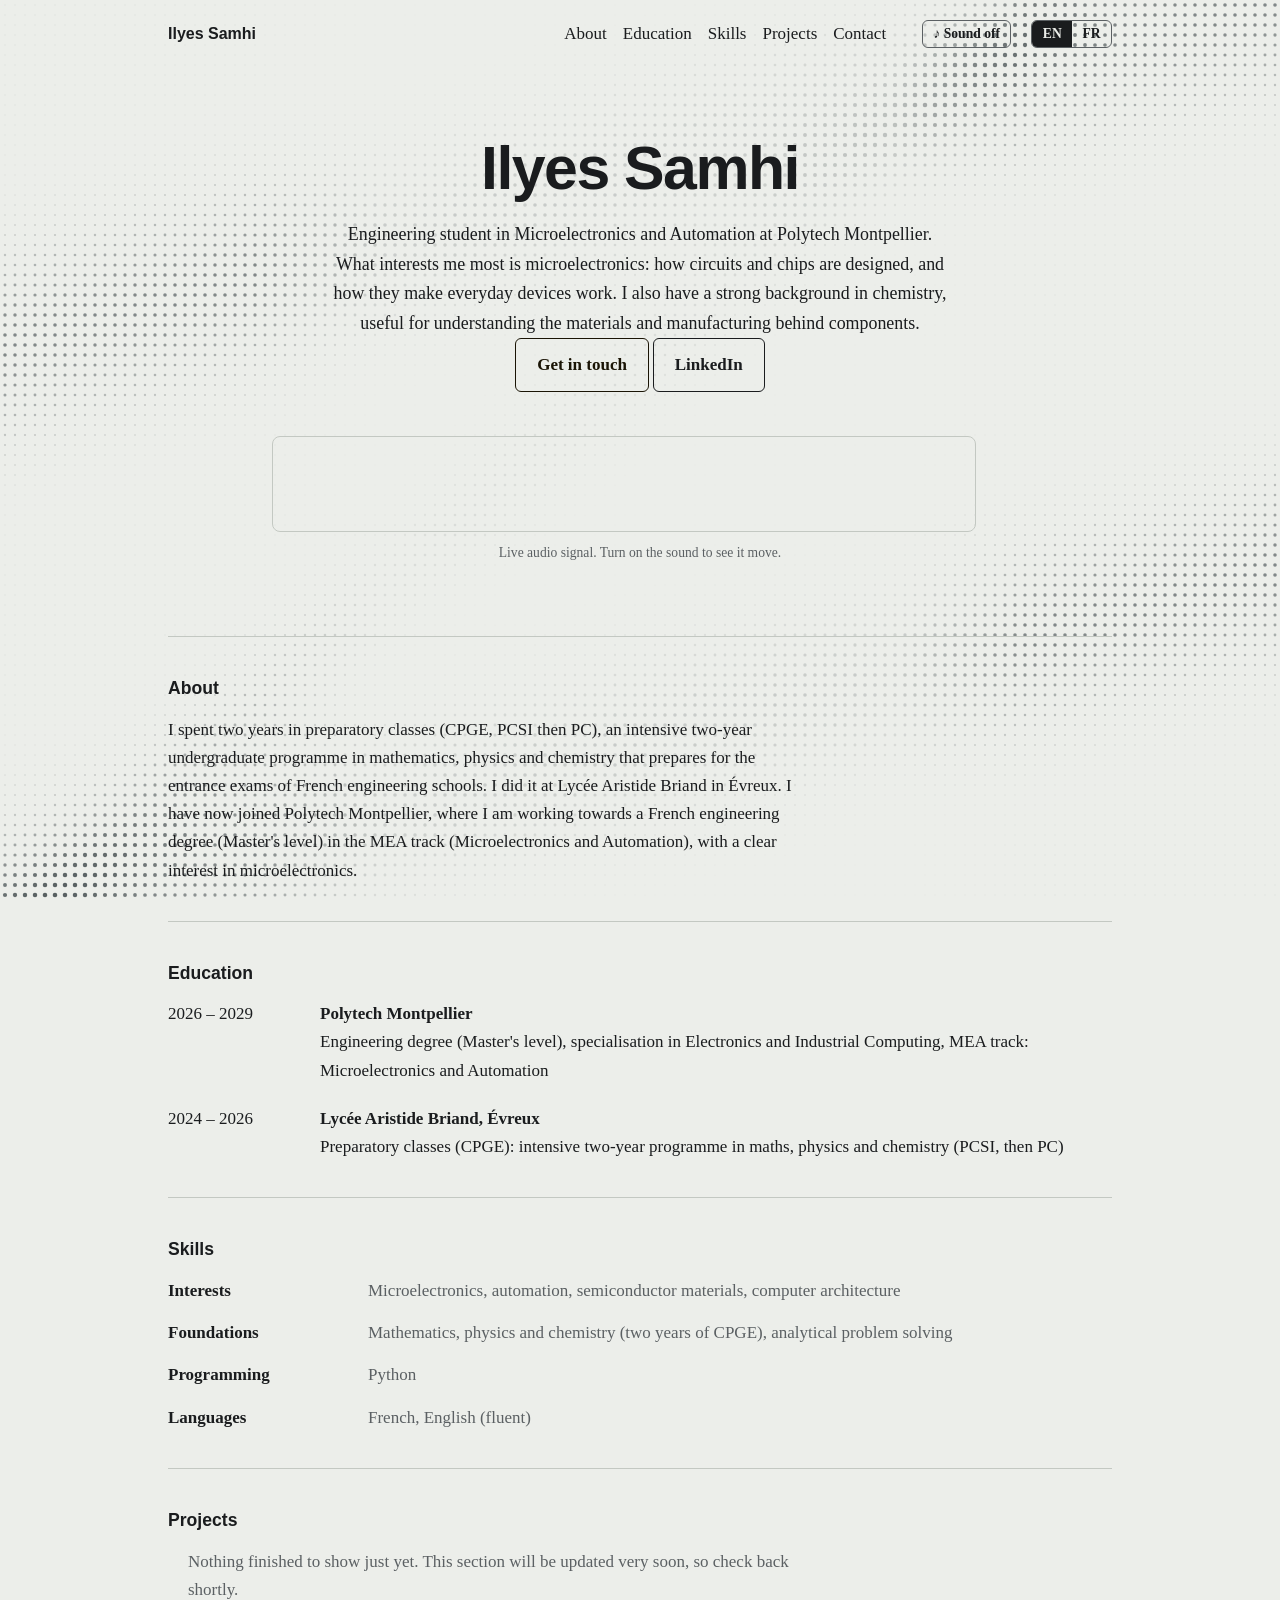
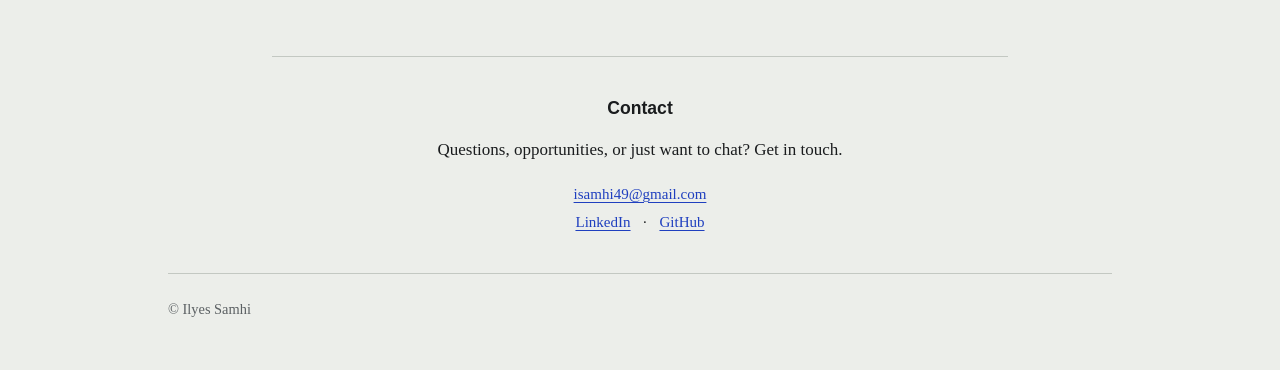
==== commit d82f8f79: "Merge branch 'main' of https://github.com/ilyes-samhi/ilyes-samhi.github.io" ====
--- a/index.html
+++ b/index.html
@@ -3,53 +3,29 @@
 <head>
 <meta charset="utf-8">
 <meta name="viewport" content="width=device-width, initial-scale=1">
-<meta name="color-scheme" content="light dark">
-<title>Ilyes Samhi – Engineering student at Polytech Montpellier</title>
-<meta name="description" content="Projects by Ilyes Samhi, engineering student at Polytech Montpellier.">
-
-<link rel="canonical" href="https://ilyes-samhi.github.io/">
-<meta name="theme-color" content="#ECEEEA">
-
-<!-- Aperçu quand on partage le lien (LinkedIn, Discord, iMessage, X...) -->
-<meta property="og:type" content="website">
-<meta property="og:site_name" content="Ilyes Samhi">
-<meta property="og:title" content="Ilyes Samhi – Engineering student at Polytech Montpellier">
-<meta property="og:description" content="Projects by Ilyes Samhi, engineering student at Polytech Montpellier.">
-<meta property="og:url" content="https://ilyes-samhi.github.io/">
-<meta property="og:image" content="https://ilyes-samhi.github.io/img/og-image.png">
-<meta property="og:image:width" content="1200">
-<meta property="og:image:height" content="630">
-<meta property="og:image:alt" content="Ilyes Samhi, engineering student at Polytech Montpellier">
-<meta property="og:locale" content="en_US">
-<meta property="og:locale:alternate" content="fr_FR">
-<meta name="twitter:card" content="summary_large_image">
-
-<!-- Thème : choix mémorisé, sinon celui du système. Posé tout de suite pour éviter un flash. -->
-<script>
-(function () {
-  var t = null;
-  try { t = localStorage.getItem('theme'); } catch (e) {}
-  if (t !== 'light' && t !== 'dark') t = matchMedia('(prefers-color-scheme: dark)').matches ? 'dark' : 'light';
-  document.documentElement.dataset.theme = t;
-  var tc = document.querySelector('meta[name="theme-color"]');   // couleur de la barre du navigateur (mobile)
-  if (tc) tc.content = t === 'dark' ? '#14171A' : '#ECEEEA';
-})();
-</script>
-
-<!-- Polices hébergées (voir css/fonts.css) : on précharge les deux principales -->
-<link rel="preload" href="fonts/archivo-latin-600-normal.woff2" as="font" type="font/woff2" crossorigin>
-<link rel="preload" href="fonts/source-serif-4-latin-400-normal.woff2" as="font" type="font/woff2" crossorigin>
+<meta name="color-scheme" content="dark">
+<title>Ilyes Samhi – Microelectronics & Automation student</title>
+<meta name="description" content="Portfolio of Ilyes Samhi, engineering student in Microelectronics and Automation at Polytech Montpellier.">
 
 <!-- Icône de l'onglet (favicon) -->
 <link rel="icon" href="favicon.ico" sizes="48x48">
 
+<!-- Polices Google (Bricolage Grotesque pour les titres, Instrument Sans pour le texte) -->
+<link rel="preconnect" href="https://fonts.googleapis.com">
+<link rel="preconnect" href="https://fonts.gstatic.com" crossorigin>
+<link href="https://fonts.googleapis.com/css2?family=Bricolage+Grotesque:wght@600;800&family=Instrument+Sans:wght@400;500;600&display=swap" rel="stylesheet">
+
+<!-- Ajoute la classe "js" sur <html> dès que possible.
+     Le CSS s'en sert pour n'activer les animations d'apparition que si le JS fonctionne
+     (sinon le contenu resterait invisible). -->
+<script>document.documentElement.classList.add('js')</script>
 
 <!-- ===== CSS : l'ordre compte (variables d'abord, responsive en dernier) ===== -->
-<link rel="stylesheet" href="css/fonts.css">
 <link rel="stylesheet" href="css/variables.css">
 <link rel="stylesheet" href="css/base.css">
 <link rel="stylesheet" href="css/layout.css">
 <link rel="stylesheet" href="css/components.css">
+<link rel="stylesheet" href="css/animations.css">
 <link rel="stylesheet" href="css/responsive.css">
 
 <!-- ===== JS : l'ordre compte aussi ! =====
@@ -65,15 +41,22 @@
 <script defer src="js/modules/i18n.js"></script>
 <script defer src="js/modules/background.js"></script>
 <script defer src="js/modules/audio.js"></script>
+<script defer src="js/modules/scope.js"></script>
 <script defer src="js/modules/projects.js"></script>
 <script defer src="js/modules/ui.js"></script>
 <script defer src="js/main.js"></script>
 </head>
 
 <body>
-<!-- NOTE SUR LES TEXTES : les textes ci-dessous (en anglais) servent de "secours"
-     (JS désactivé, moteurs de recherche). js/data/translations.js les remplace au chargement.
-     data-i="clé" = traduction à insérer ; data-i-aria="clé" = idem pour aria-label. -->
+<!--
+  NOTE SUR LES TEXTES : les textes ci-dessous (en anglais) servent de "secours"
+  (si le JS est désactivé, pour les moteurs de recherche).
+  Dès que la page se charge, js/data/translations.js les REMPLACE.
+  => Pour modifier un texte, modifie translations.js (et ici si tu veux garder le secours à jour).
+
+  L'attribut data-i="clé" dit à i18n.js quelle traduction mettre dans l'élément.
+  L'attribut data-i-aria="clé" fait pareil mais pour l'attribut aria-label (accessibilité).
+-->
 
 <!-- Canvas du fond animé (dessiné par js/modules/background.js) -->
 <canvas id="bg" aria-hidden="true"></canvas>
@@ -81,68 +64,94 @@
 <!-- .wrap = le contenu centré, au-dessus du fond -->
 <div class="wrap">
 
-<!-- ===== EN-TÊTE : navigation, thème, son, langue ===== -->
-<header class="top">
-  <nav data-i-aria="nav" aria-label="Main navigation">
-    <a href="#projects" data-i="n_proj">Projects</a><a href="#education" data-i="n_edu">Education</a><a href="#contact" data-i="n_contact">Contact</a>
-  </nav>
-  <div class="right">
-    <!-- Thème clair / sombre : texte géré par js/modules/ui.js -->
-    <button class="tbtn" id="theme" type="button">Dark</button>
-    <!-- Son : le texte du bouton est géré par js/modules/ui.js -->
-    <button class="tbtn" id="snd" type="button" aria-pressed="false" aria-label="Sound off">♪</button>
-    <!-- Langues : pour en ajouter une, ajoute un bouton ici (data-lang="code")
-         + un bloc dans translations.js -->
-    <div class="lang" role="group" aria-label="Language">
-      <button type="button" data-lang="en" aria-pressed="true">EN</button>
-      <button type="button" data-lang="fr" aria-pressed="false">FR</button>
-    </div>
-  </div>
-</header>
-
-<main>
-  <!-- ===== HERO : nom + présentation + ville ===== -->
-  <div class="hero">
-    <h1>Ilyes Samhi</h1>
-    <p class="lead" data-i="lead">Engineering student at Polytech Montpellier. I'm interested in semiconductors and in how circuits are designed. This is where I share the projects I build along the way.</p>
-    <p class="loc">Montpellier, France</p>
-  </div>
-
-  <!-- ===== PROJETS =====
-       - #projects-list est rempli automatiquement depuis js/data/projects.js
-       - Le paragraphe "note" ne s'affiche que s'il n'y a AUCUN projet. -->
-  <section id="projects">
-    <h2 data-i="h_proj">Projects</h2>
-    <p class="note" data-i="proj">Nothing finished to show just yet. This section will be updated very soon, so check back shortly.</p>
-    <div id="projects-list" class="projects"></div>
-  </section>
-
-  <!-- ===== FORMATION : pour ajouter une étape, copie un <li> =====
-       (ajoute aussi la clé de texte dans translations.js) -->
-  <section id="education">
-    <h2 data-i="h_edu">Education</h2>
-    <ul class="timeline">
-      <li><span class="date">2026 – 2029</span><span><strong>Polytech Montpellier</strong><br><span data-i="edu1">Engineering degree (Master's level), specialisation in Electronics and Industrial Computing, MEA track: Microelectronics and Automation</span></span></li>
-      <li><span class="date">2024 – 2026</span><span><strong>Lycée Aristide Briand, Évreux</strong><br><span data-i="edu2">Preparatory classes (CPGE) in maths, physics and chemistry (PCSI, then PC)</span></span></li>
-    </ul>
-  </section>
-
-  <!-- ===== CONTACT ===== -->
-  <section id="contact">
-    <h2 data-i="h_contact">Contact</h2>
-    <p data-i="contact">You can reach me here.</p>
-    <p><a href="mailto:isamhi49@gmail.com">isamhi49@gmail.com</a>
-    <span aria-hidden="true"> · </span><a href="https://www.linkedin.com/in/ilyes-samhi/">LinkedIn</a>
-    <span aria-hidden="true"> · </span><a href="https://github.com/ilyes-samhi">GitHub</a></p>
-  </section>
-</main>
-
-<!-- L'année est remplie automatiquement par js/modules/ui.js -->
-<footer>© <span id="y"></span> Ilyes Samhi</footer>
-</div>
-
-<!-- Bouton "retour en haut" (apparaît quand on a scrollé, géré par ui.js) -->
-<button id="top" class="totop" type="button" data-i-aria="top" aria-label="Back to top">↑</button>
-
-</body>
-</html>
+<!-- ===== EN-TÊTE : nom, navigation, bouton son, choix de langue ===== -->
+<header class="top">
+  <strong>Ilyes Samhi</strong>
+  <div class="right">
+    <nav data-i-aria="nav" aria-label="Main navigation">
+      <a href="#about" data-i="n_about">About</a><a href="#education" data-i="n_edu">Education</a><a href="#skills" data-i="n_skills">Skills</a><a href="#projects" data-i="n_proj">Projects</a><a href="#contact" data-i="n_contact">Contact</a>
+    </nav>
+    <!-- Son : le texte du bouton est géré par js/modules/ui.js -->
+    <button class="snd" id="snd" type="button" aria-pressed="false">♪ Sound off</button>
+    <!-- Langues : pour en ajouter une, ajoute un bouton ici (data-lang="code")
+         + un bloc dans translations.js -->
+    <div class="lang" role="group" aria-label="Language">
+      <button type="button" data-lang="en" aria-pressed="true">EN</button>
+      <button type="button" data-lang="fr" aria-pressed="false">FR</button>
+    </div>
+  </div>
+</header>
+
+<main>
+  <!-- ===== HERO : grand titre + présentation + oscilloscope =====
+       "rise" = animation d'entrée ; --d = délai avant le début de l'animation -->
+  <div class="hero">
+    <h1 class="rise" style="--d:.1s">Ilyes Samhi</h1>
+    <p class="lead rise" style="--d:.35s" data-i="lead">Engineering student in Microelectronics and Automation at Polytech Montpellier. What interests me most is microelectronics: how circuits and chips are designed, and how they make everyday devices work. I also have a strong background in chemistry, useful for understanding the materials and manufacturing behind components.</p>
+    <div class="btns rise" style="--d:.6s">
+      <a class="btn primary" href="#contact" data-i="b_contact">Get in touch</a>
+      <a class="btn" href="https://www.linkedin.com/in/ilyes-samhi/">LinkedIn</a>
+    </div>
+    <!-- Oscilloscope (dessiné par js/modules/scope.js) -->
+    <div class="rise" style="--d:.85s">
+      <canvas id="scope" aria-hidden="true"></canvas>
+      <p class="cap" data-i="scope_cap">Live audio signal. Turn on the sound to see it move.</p>
+    </div>
+  </div>
+
+  <!-- Chaque <section class="sr"> apparaît en douceur quand on scrolle ("sr" = scroll reveal) -->
+
+  <!-- ===== À PROPOS ===== -->
+  <section id="about" class="sr">
+    <h2 data-i="h_about">About</h2>
+    <p data-i="about">I spent two years in preparatory classes (CPGE, PCSI then PC), an intensive two-year undergraduate programme in mathematics, physics and chemistry that prepares for the entrance exams of French engineering schools. I did it at Lycée Aristide Briand in Évreux. I have now joined Polytech Montpellier, where I am working towards a French engineering degree (Master's level) in the MEA track (Microelectronics and Automation), with a clear interest in microelectronics.</p>
+  </section>
+
+  <!-- ===== FORMATION : pour ajouter une étape, copie un <li> =====
+       (ajoute aussi la clé de texte dans translations.js) -->
+  <section id="education" class="sr">
+    <h2 data-i="h_edu">Education</h2>
+    <ul class="timeline">
+      <li><span class="date">2026 – 2029</span><span><strong>Polytech Montpellier</strong><br><span data-i="edu1">Engineering degree (Master's level), specialisation in Electronics and Industrial Computing, MEA track: Microelectronics and Automation</span></span></li>
+      <li><span class="date">2024 – 2026</span><span><strong>Lycée Aristide Briand, Évreux</strong><br><span data-i="edu2">Preparatory classes (CPGE): intensive two-year programme in maths, physics and chemistry (PCSI, then PC)</span></span></li>
+    </ul>
+  </section>
+
+  <!-- ===== COMPÉTENCES : liste de définitions (dt = titre, dd = contenu) ===== -->
+  <section id="skills" class="sr">
+    <h2 data-i="h_skills">Skills</h2>
+    <dl class="skills">
+      <dt data-i="s1t">Interests</dt><dd data-i="s1">Microelectronics, automation, semiconductor materials, computer architecture</dd>
+      <dt data-i="s2t">Foundations</dt><dd data-i="s2">Mathematics, physics and chemistry (two years of CPGE), analytical problem solving</dd>
+      <dt data-i="s4t">Programming</dt><dd data-i="s4">Python</dd>
+      <dt data-i="s3t">Languages</dt><dd data-i="s3">French, English (fluent)</dd>
+    </dl>
+  </section>
+
+  <!-- ===== PROJETS =====
+       - #projects-list est rempli automatiquement depuis js/data/projects.js
+       - Le paragraphe "note" ne s'affiche que s'il n'y a AUCUN projet. -->
+  <section id="projects" class="sr">
+    <h2 data-i="h_proj">Projects</h2>
+    <p class="note" data-i="proj">Nothing finished to show just yet. This section will be updated very soon, so check back shortly.</p>
+    <div id="projects-list" class="projects"></div>
+  </section>
+
+  <!-- ===== CONTACT ===== -->
+  <section id="contact" class="sr">
+    <h2 data-i="h_contact">Contact</h2>
+    <p data-i="contact">Questions, opportunities, or just want to chat? Get in touch.</p>
+    <p><a href="mailto:isamhi49@gmail.com">isamhi49@gmail.com</a><br>
+    <a href="https://www.linkedin.com/in/ilyes-samhi/">LinkedIn</a> · <a href="https://github.com/ilyes-samhi">GitHub</a></p>
+  </section>
+</main>
+
+<!-- L'année est remplie automatiquement par js/modules/ui.js -->
+<footer>© <span id="y"></span> Ilyes Samhi</footer>
+</div>
+
+<!-- Bouton "retour en haut" (apparaît quand on a scrollé, géré par ui.js) -->
+<button id="top" class="totop" type="button" data-i-aria="top" aria-label="Back to top">↑</button>
+
+</body>
+</html>
--- a/css/components.css
+++ b/css/components.css
@@ -2,41 +2,79 @@
    COMPONENTS : les petits éléments réutilisables
    ===================================================== */
 
-/* ----- Menu de navigation ----- */
+/* ----- Menu de navigation (soulignement doré animé au survol) ----- */
 nav a {
-  margin-right: 1.1rem;
+  margin-right: 1rem;
   color: var(--ink);
-  font: 500 .95rem var(--head);
   text-decoration: none;
+  font-weight: 500;
+  /* Astuce : un dégradé uni de largeur 0 en bas du lien, qui s'élargit au survol */
+  background: linear-gradient(var(--gold), var(--gold)) 0 100% / 0 2px no-repeat;
+  transition: background-size .25s;
+  padding-bottom: 2px;
 }
-nav a:last-child { margin-right: 0; }
-nav a:hover { text-decoration: underline; text-decoration-thickness: 1px; text-underline-offset: 5px; }
+nav a:hover { background-size: 100% 2px; }
 
-/* ----- Boutons de l'en-tête (thème, musique, langue) : du simple texte ----- */
-.tbtn, .lang button {
-  font: 500 .95rem var(--head);
-  background: none;
-  border: 0;
-  padding: 0;
-  color: var(--muted);
+/* ----- Boutons de langue et de son ----- */
+.lang, .snd {
+  border: 1.5px solid var(--muted);
+  border-radius: 6px;
+  overflow: hidden;
+}
+.lang { display: flex; }
+.lang button, .snd {
+  font: 600 .85rem var(--body);
+  background: transparent;
+  color: var(--ink);
+  padding: .3rem .65rem;
   cursor: pointer;
 }
-.tbtn:hover, .lang button:hover { color: var(--ink); }
-.tbtn[aria-pressed="true"], .lang button[aria-pressed="true"] {
+.lang button { border: 0; }
+/* Bouton "actif" : couleurs inversées */
+.lang button[aria-pressed="true"], .snd[aria-pressed="true"] {
+  background: var(--ink);
+  color: var(--bg);
+}
+
+/* ----- Boutons principaux (Get in touch, LinkedIn) ----- */
+.btn {
+  display: inline-block;
+  padding: .75rem 1.3rem;
+  border-radius: 6px;
+  font-weight: 600;
+  text-decoration: none;
+  border: 1.5px solid var(--ink);
   color: var(--ink);
-  text-decoration: underline;
-  text-underline-offset: 5px;
-  text-decoration-thickness: 1px;
+  transition: transform .2s;
 }
-.lang { display: flex; gap: .6rem; }
+.btn:hover { transform: translateY(-2px); }       /* petit saut au survol */
+.btn.primary { background: var(--gold); border-color: var(--gold); color: #1A1405; }
 
-/* ----- Formation : date | description ----- */
-.timeline { list-style: none; margin: 0; padding: 0; display: grid; gap: 1.1rem; }
+/* ----- Compétences : grille 2 colonnes (titre | contenu) ----- */
+dl.skills { display: grid; grid-template-columns: 11rem 1fr; gap: .9rem 1.5rem; margin: 0; }
+dl.skills dt { font-weight: 600; }
+dl.skills dd { margin: 0; color: var(--muted); }
+
+/* ----- Timeline de formation (date | description) ----- */
+.timeline { list-style: none; margin: 0; padding: 0; display: grid; gap: 1.25rem; }
 .timeline li { display: grid; grid-template-columns: 8rem 1fr; gap: 1.5rem; }
-.date { color: var(--muted); font-variant-numeric: tabular-nums; }
+.date { color: var(--gold); font-weight: 500; }
 
-/* ----- Message "aucun projet" ----- */
-.note { color: var(--muted); }
+/* ----- Encadré avec barre dorée à gauche ----- */
+.note { border-left: 3px solid var(--gold); padding-left: 1.25rem; color: var(--muted); }
+
+/* ----- Oscilloscope ----- */
+#scope {
+  display: block;
+  width: 100%;
+  max-width: 44rem;
+  height: 96px;
+  margin-top: 2.75rem;
+  border: 1px solid var(--line);
+  border-radius: 8px;
+  background: var(--glass);
+}
+.cap { margin: .6rem 0 0; font-size: .85rem; color: var(--muted); }
 
 /* ----- Bouton "retour en haut" ----- */
 .totop {
@@ -44,38 +82,51 @@
   right: 1.25rem;
   bottom: 1.25rem;
   z-index: 5;
-  width: 42px;
-  height: 42px;
-  border-radius: 2px;
-  border: 1px solid var(--muted);
-  background: var(--bg);
+  width: 46px;
+  height: 46px;
+  border-radius: 50%;
+  border: 1.5px solid var(--muted);
+  background: var(--glass-strong);
   color: var(--ink);
-  font: 500 1.1rem var(--head);
+  font: 600 1.25rem var(--body);
   cursor: pointer;
+  /* Caché par défaut ; la classe .show (ajoutée par ui.js) le fait apparaître */
   opacity: 0;
   visibility: hidden;
+  transform: translateY(8px);
+  transition: opacity .3s, transform .3s, visibility .3s, border-color .2s, color .2s;
 }
-.totop.show { opacity: 1; visibility: visible; }
-.totop:hover { background: var(--ink); color: var(--bg); }
+.totop.show { opacity: 1; visibility: visible; transform: none; }
+.totop:hover { border-color: var(--gold); color: var(--gold); }
 
-/* ----- Projets (générés par js/modules/projects.js) ----- */
-.project { display: grid; gap: 0 2rem; align-content: start; }
-/* Avec un visuel (vidéo ou image, classe .media) : visuel à gauche, texte à droite */
-.project:has(> .media) { grid-template-columns: minmax(0, 17rem) 1fr; grid-template-rows: repeat(4, auto) 1fr; }
-.project:has(> .media) > .media { grid-column: 1; grid-row: 1 / span 5; align-self: start; }
-.project:has(> .media) > :not(.media) { grid-column: 2; }
-.project + .project { margin-top: 2rem; padding-top: 2rem; border-top: 1px solid var(--line); }
-.project h3 { font: 600 1.12rem/1.3 var(--head); margin: 0 0 .5rem; }
-.project p { margin: 0 0 .6rem; }
-.project a { justify-self: start; }
-.tags { list-style: none; display: flex; flex-wrap: wrap; margin: 0 0 .6rem; padding: 0; color: var(--muted); font-size: .95rem; }
-.tags li:not(:last-child)::after { content: ",\00a0"; }
-.media {
+/* ----- Cartes de projets (générées par js/modules/projects.js) ----- */
+.projects {
+  display: grid;
+  gap: 1.25rem;
+  /* Autant de colonnes que possible (auto-fill : une carte seule ne s'étire pas sur toute la largeur) */
+  grid-template-columns: repeat(auto-fill, minmax(16rem, 1fr));
+}
+.project {
+  border: 1px solid var(--line);
+  border-radius: 8px;
+  padding: 1.25rem;
+  background: var(--glass);
+}
+.project h3 { font: 800 1.2rem/1.3 var(--head); margin: 0 0 .5rem; }
+.project p { margin: 0 0 .75rem; color: var(--muted); }
+.tags { list-style: none; display: flex; flex-wrap: wrap; gap: .4rem; margin: 0 0 .75rem; padding: 0; }
+.tags li {
+  font-size: .8rem;
+  color: var(--gold);
+  border: 1px solid var(--line);
+  border-radius: 999px;
+  padding: .1rem .6rem;
+}
+.project img {
   display: block;
   width: 100%;
   height: auto;
-  border-radius: 2px;
-  background: #000;   /* la vidéo sombre a un fond noir de terminal */
+  margin: 0 0 1rem;
+  border-radius: 6px;
+  background: #000;   /* le GIF a un fond noir de terminal */
 }
-/* La vidéo du thème clair a un fond blanc */
-:root:not([data-theme="dark"]) video.media { background: #fff; }
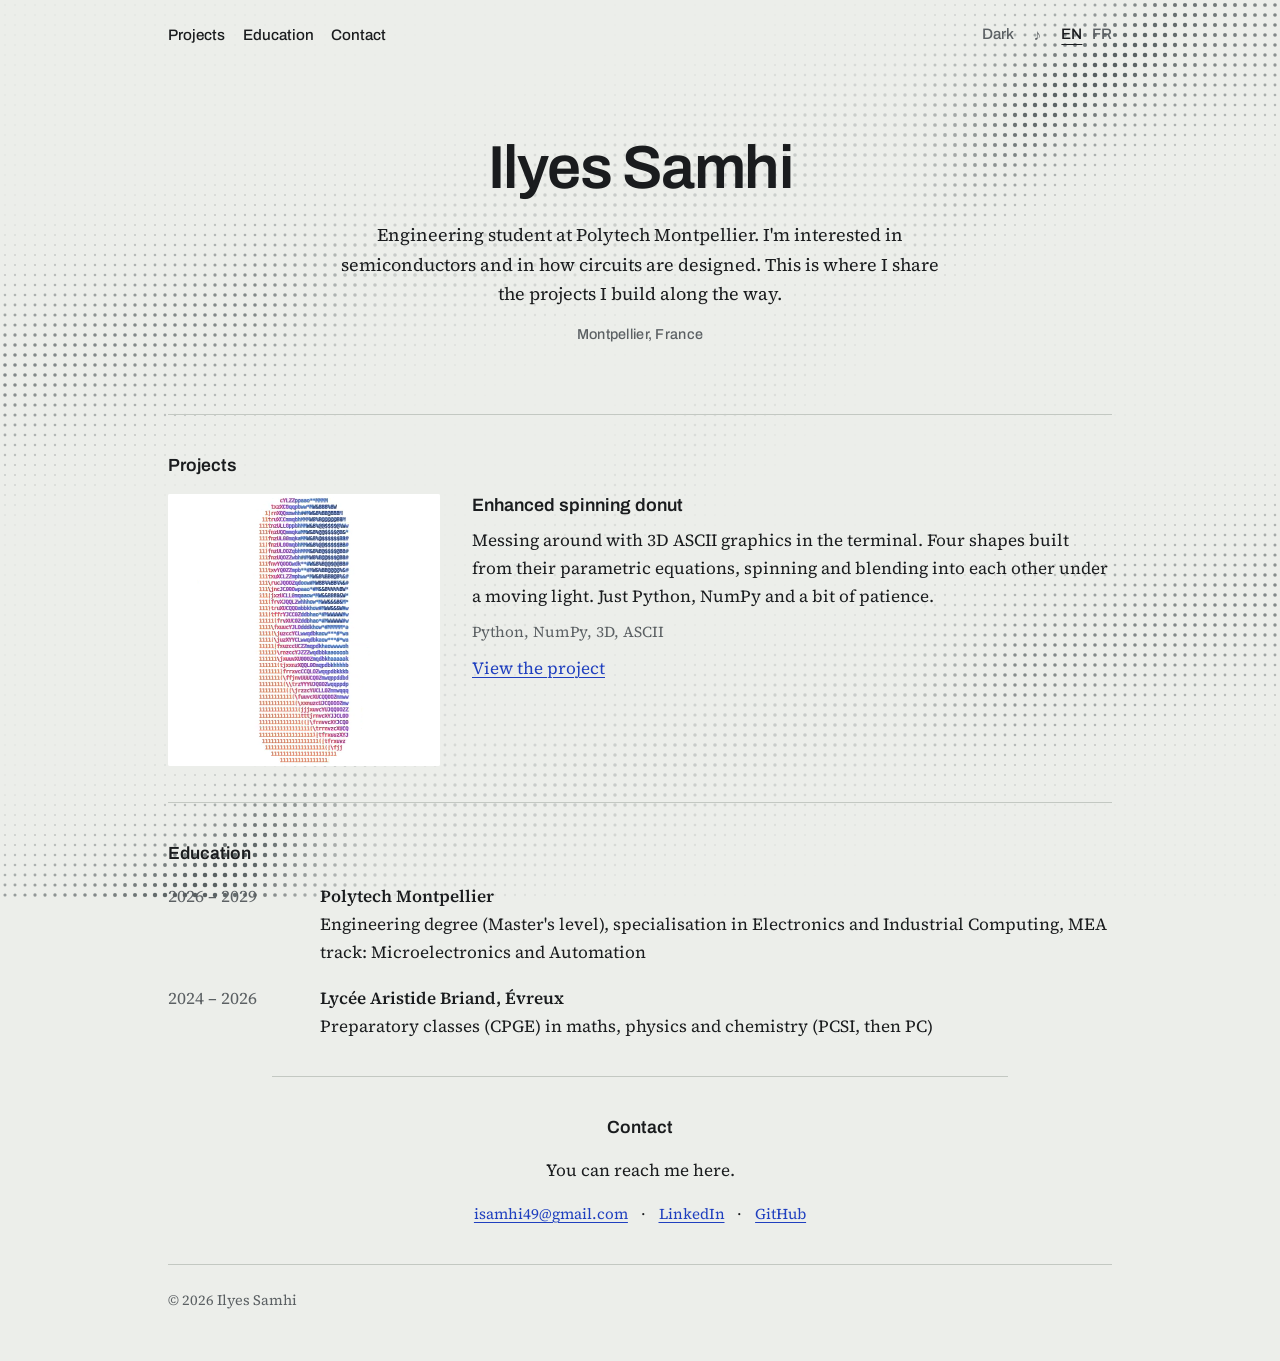
==== commit 60613f94: "update" ====
--- a/index.html
+++ b/index.html
@@ -3,29 +3,53 @@
 <head>
 <meta charset="utf-8">
 <meta name="viewport" content="width=device-width, initial-scale=1">
-<meta name="color-scheme" content="dark">
-<title>Ilyes Samhi – Microelectronics & Automation student</title>
-<meta name="description" content="Portfolio of Ilyes Samhi, engineering student in Microelectronics and Automation at Polytech Montpellier.">
+<meta name="color-scheme" content="light dark">
+<title>Ilyes Samhi – Engineering student at Polytech Montpellier</title>
+<meta name="description" content="Projects by Ilyes Samhi, engineering student at Polytech Montpellier.">
+
+<link rel="canonical" href="https://ilyes-samhi.github.io/">
+<meta name="theme-color" content="#ECEEEA">
+
+<!-- Aperçu quand on partage le lien (LinkedIn, Discord, iMessage, X...) -->
+<meta property="og:type" content="website">
+<meta property="og:site_name" content="Ilyes Samhi">
+<meta property="og:title" content="Ilyes Samhi – Engineering student at Polytech Montpellier">
+<meta property="og:description" content="Projects by Ilyes Samhi, engineering student at Polytech Montpellier.">
+<meta property="og:url" content="https://ilyes-samhi.github.io/">
+<meta property="og:image" content="https://ilyes-samhi.github.io/img/og-image.png">
+<meta property="og:image:width" content="1200">
+<meta property="og:image:height" content="630">
+<meta property="og:image:alt" content="Ilyes Samhi, engineering student at Polytech Montpellier">
+<meta property="og:locale" content="en_US">
+<meta property="og:locale:alternate" content="fr_FR">
+<meta name="twitter:card" content="summary_large_image">
+
+<!-- Thème : choix mémorisé, sinon celui du système. Posé tout de suite pour éviter un flash. -->
+<script>
+(function () {
+  var t = null;
+  try { t = localStorage.getItem('theme'); } catch (e) {}
+  if (t !== 'light' && t !== 'dark') t = matchMedia('(prefers-color-scheme: dark)').matches ? 'dark' : 'light';
+  document.documentElement.dataset.theme = t;
+  var tc = document.querySelector('meta[name="theme-color"]');   // couleur de la barre du navigateur (mobile)
+  if (tc) tc.content = t === 'dark' ? '#14171A' : '#ECEEEA';
+})();
+</script>
+
+<!-- Polices hébergées (voir css/fonts.css) : on précharge les deux principales -->
+<link rel="preload" href="fonts/archivo-latin-600-normal.woff2" as="font" type="font/woff2" crossorigin>
+<link rel="preload" href="fonts/source-serif-4-latin-400-normal.woff2" as="font" type="font/woff2" crossorigin>
 
 <!-- Icône de l'onglet (favicon) -->
 <link rel="icon" href="favicon.ico" sizes="48x48">
 
-<!-- Polices Google (Bricolage Grotesque pour les titres, Instrument Sans pour le texte) -->
-<link rel="preconnect" href="https://fonts.googleapis.com">
-<link rel="preconnect" href="https://fonts.gstatic.com" crossorigin>
-<link href="https://fonts.googleapis.com/css2?family=Bricolage+Grotesque:wght@600;800&family=Instrument+Sans:wght@400;500;600&display=swap" rel="stylesheet">
-
-<!-- Ajoute la classe "js" sur <html> dès que possible.
-     Le CSS s'en sert pour n'activer les animations d'apparition que si le JS fonctionne
-     (sinon le contenu resterait invisible). -->
-<script>document.documentElement.classList.add('js')</script>
 
 <!-- ===== CSS : l'ordre compte (variables d'abord, responsive en dernier) ===== -->
+<link rel="stylesheet" href="css/fonts.css">
 <link rel="stylesheet" href="css/variables.css">
 <link rel="stylesheet" href="css/base.css">
 <link rel="stylesheet" href="css/layout.css">
 <link rel="stylesheet" href="css/components.css">
-<link rel="stylesheet" href="css/animations.css">
 <link rel="stylesheet" href="css/responsive.css">
 
 <!-- ===== JS : l'ordre compte aussi ! =====
@@ -41,22 +65,15 @@
 <script defer src="js/modules/i18n.js"></script>
 <script defer src="js/modules/background.js"></script>
 <script defer src="js/modules/audio.js"></script>
-<script defer src="js/modules/scope.js"></script>
 <script defer src="js/modules/projects.js"></script>
 <script defer src="js/modules/ui.js"></script>
 <script defer src="js/main.js"></script>
 </head>
 
 <body>
-<!--
-  NOTE SUR LES TEXTES : les textes ci-dessous (en anglais) servent de "secours"
-  (si le JS est désactivé, pour les moteurs de recherche).
-  Dès que la page se charge, js/data/translations.js les REMPLACE.
-  => Pour modifier un texte, modifie translations.js (et ici si tu veux garder le secours à jour).
-
-  L'attribut data-i="clé" dit à i18n.js quelle traduction mettre dans l'élément.
-  L'attribut data-i-aria="clé" fait pareil mais pour l'attribut aria-label (accessibilité).
--->
+<!-- NOTE SUR LES TEXTES : les textes ci-dessous (en anglais) servent de "secours"
+     (JS désactivé, moteurs de recherche). js/data/translations.js les remplace au chargement.
+     data-i="clé" = traduction à insérer ; data-i-aria="clé" = idem pour aria-label. -->
 
 <!-- Canvas du fond animé (dessiné par js/modules/background.js) -->
 <canvas id="bg" aria-hidden="true"></canvas>
@@ -64,94 +81,68 @@
 <!-- .wrap = le contenu centré, au-dessus du fond -->
 <div class="wrap">
 
-<!-- ===== EN-TÊTE : nom, navigation, bouton son, choix de langue ===== -->
-<header class="top">
-  <strong>Ilyes Samhi</strong>
-  <div class="right">
-    <nav data-i-aria="nav" aria-label="Main navigation">
-      <a href="#about" data-i="n_about">About</a><a href="#education" data-i="n_edu">Education</a><a href="#skills" data-i="n_skills">Skills</a><a href="#projects" data-i="n_proj">Projects</a><a href="#contact" data-i="n_contact">Contact</a>
-    </nav>
-    <!-- Son : le texte du bouton est géré par js/modules/ui.js -->
-    <button class="snd" id="snd" type="button" aria-pressed="false">♪ Sound off</button>
-    <!-- Langues : pour en ajouter une, ajoute un bouton ici (data-lang="code")
-         + un bloc dans translations.js -->
-    <div class="lang" role="group" aria-label="Language">
-      <button type="button" data-lang="en" aria-pressed="true">EN</button>
-      <button type="button" data-lang="fr" aria-pressed="false">FR</button>
-    </div>
-  </div>
-</header>
-
-<main>
-  <!-- ===== HERO : grand titre + présentation + oscilloscope =====
-       "rise" = animation d'entrée ; --d = délai avant le début de l'animation -->
-  <div class="hero">
-    <h1 class="rise" style="--d:.1s">Ilyes Samhi</h1>
-    <p class="lead rise" style="--d:.35s" data-i="lead">Engineering student in Microelectronics and Automation at Polytech Montpellier. What interests me most is microelectronics: how circuits and chips are designed, and how they make everyday devices work. I also have a strong background in chemistry, useful for understanding the materials and manufacturing behind components.</p>
-    <div class="btns rise" style="--d:.6s">
-      <a class="btn primary" href="#contact" data-i="b_contact">Get in touch</a>
-      <a class="btn" href="https://www.linkedin.com/in/ilyes-samhi/">LinkedIn</a>
-    </div>
-    <!-- Oscilloscope (dessiné par js/modules/scope.js) -->
-    <div class="rise" style="--d:.85s">
-      <canvas id="scope" aria-hidden="true"></canvas>
-      <p class="cap" data-i="scope_cap">Live audio signal. Turn on the sound to see it move.</p>
-    </div>
-  </div>
-
-  <!-- Chaque <section class="sr"> apparaît en douceur quand on scrolle ("sr" = scroll reveal) -->
-
-  <!-- ===== À PROPOS ===== -->
-  <section id="about" class="sr">
-    <h2 data-i="h_about">About</h2>
-    <p data-i="about">I spent two years in preparatory classes (CPGE, PCSI then PC), an intensive two-year undergraduate programme in mathematics, physics and chemistry that prepares for the entrance exams of French engineering schools. I did it at Lycée Aristide Briand in Évreux. I have now joined Polytech Montpellier, where I am working towards a French engineering degree (Master's level) in the MEA track (Microelectronics and Automation), with a clear interest in microelectronics.</p>
-  </section>
-
-  <!-- ===== FORMATION : pour ajouter une étape, copie un <li> =====
-       (ajoute aussi la clé de texte dans translations.js) -->
-  <section id="education" class="sr">
-    <h2 data-i="h_edu">Education</h2>
-    <ul class="timeline">
-      <li><span class="date">2026 – 2029</span><span><strong>Polytech Montpellier</strong><br><span data-i="edu1">Engineering degree (Master's level), specialisation in Electronics and Industrial Computing, MEA track: Microelectronics and Automation</span></span></li>
-      <li><span class="date">2024 – 2026</span><span><strong>Lycée Aristide Briand, Évreux</strong><br><span data-i="edu2">Preparatory classes (CPGE): intensive two-year programme in maths, physics and chemistry (PCSI, then PC)</span></span></li>
-    </ul>
-  </section>
-
-  <!-- ===== COMPÉTENCES : liste de définitions (dt = titre, dd = contenu) ===== -->
-  <section id="skills" class="sr">
-    <h2 data-i="h_skills">Skills</h2>
-    <dl class="skills">
-      <dt data-i="s1t">Interests</dt><dd data-i="s1">Microelectronics, automation, semiconductor materials, computer architecture</dd>
-      <dt data-i="s2t">Foundations</dt><dd data-i="s2">Mathematics, physics and chemistry (two years of CPGE), analytical problem solving</dd>
-      <dt data-i="s4t">Programming</dt><dd data-i="s4">Python</dd>
-      <dt data-i="s3t">Languages</dt><dd data-i="s3">French, English (fluent)</dd>
-    </dl>
-  </section>
-
-  <!-- ===== PROJETS =====
-       - #projects-list est rempli automatiquement depuis js/data/projects.js
-       - Le paragraphe "note" ne s'affiche que s'il n'y a AUCUN projet. -->
-  <section id="projects" class="sr">
-    <h2 data-i="h_proj">Projects</h2>
-    <p class="note" data-i="proj">Nothing finished to show just yet. This section will be updated very soon, so check back shortly.</p>
-    <div id="projects-list" class="projects"></div>
-  </section>
-
-  <!-- ===== CONTACT ===== -->
-  <section id="contact" class="sr">
-    <h2 data-i="h_contact">Contact</h2>
-    <p data-i="contact">Questions, opportunities, or just want to chat? Get in touch.</p>
-    <p><a href="mailto:isamhi49@gmail.com">isamhi49@gmail.com</a><br>
-    <a href="https://www.linkedin.com/in/ilyes-samhi/">LinkedIn</a> · <a href="https://github.com/ilyes-samhi">GitHub</a></p>
-  </section>
-</main>
-
-<!-- L'année est remplie automatiquement par js/modules/ui.js -->
-<footer>© <span id="y"></span> Ilyes Samhi</footer>
-</div>
-
-<!-- Bouton "retour en haut" (apparaît quand on a scrollé, géré par ui.js) -->
-<button id="top" class="totop" type="button" data-i-aria="top" aria-label="Back to top">↑</button>
-
-</body>
-</html>
+<!-- ===== EN-TÊTE : navigation, thème, son, langue ===== -->
+<header class="top">
+  <nav data-i-aria="nav" aria-label="Main navigation">
+    <a href="#projects" data-i="n_proj">Projects</a><a href="#education" data-i="n_edu">Education</a><a href="#contact" data-i="n_contact">Contact</a>
+  </nav>
+  <div class="right">
+    <!-- Thème clair / sombre : texte géré par js/modules/ui.js -->
+    <button class="tbtn" id="theme" type="button">Dark</button>
+    <!-- Son : le texte du bouton est géré par js/modules/ui.js -->
+    <button class="tbtn" id="snd" type="button" aria-pressed="false" aria-label="Sound off">♪</button>
+    <!-- Langues : pour en ajouter une, ajoute un bouton ici (data-lang="code")
+         + un bloc dans translations.js -->
+    <div class="lang" role="group" aria-label="Language">
+      <button type="button" data-lang="en" aria-pressed="true">EN</button>
+      <button type="button" data-lang="fr" aria-pressed="false">FR</button>
+    </div>
+  </div>
+</header>
+
+<main>
+  <!-- ===== HERO : nom + présentation + ville ===== -->
+  <div class="hero">
+    <h1>Ilyes Samhi</h1>
+    <p class="lead" data-i="lead">Engineering student at Polytech Montpellier. I'm interested in semiconductors and in how circuits are designed. This is where I share the projects I build along the way.</p>
+    <p class="loc">Montpellier, France</p>
+  </div>
+
+  <!-- ===== PROJETS =====
+       - #projects-list est rempli automatiquement depuis js/data/projects.js
+       - Le paragraphe "note" ne s'affiche que s'il n'y a AUCUN projet. -->
+  <section id="projects">
+    <h2 data-i="h_proj">Projects</h2>
+    <p class="note" data-i="proj">Nothing finished to show just yet. This section will be updated very soon, so check back shortly.</p>
+    <div id="projects-list" class="projects"></div>
+  </section>
+
+  <!-- ===== FORMATION : pour ajouter une étape, copie un <li> =====
+       (ajoute aussi la clé de texte dans translations.js) -->
+  <section id="education">
+    <h2 data-i="h_edu">Education</h2>
+    <ul class="timeline">
+      <li><span class="date">2026 – 2029</span><span><strong>Polytech Montpellier</strong><br><span data-i="edu1">Engineering degree (Master's level), specialisation in Electronics and Industrial Computing, MEA track: Microelectronics and Automation</span></span></li>
+      <li><span class="date">2024 – 2026</span><span><strong>Lycée Aristide Briand, Évreux</strong><br><span data-i="edu2">Preparatory classes (CPGE) in maths, physics and chemistry (PCSI, then PC)</span></span></li>
+    </ul>
+  </section>
+
+  <!-- ===== CONTACT ===== -->
+  <section id="contact">
+    <h2 data-i="h_contact">Contact</h2>
+    <p data-i="contact">You can reach me here.</p>
+    <p><a href="mailto:isamhi49@gmail.com">isamhi49@gmail.com</a>
+    <span aria-hidden="true"> · </span><a href="https://www.linkedin.com/in/ilyes-samhi/">LinkedIn</a>
+    <span aria-hidden="true"> · </span><a href="https://github.com/ilyes-samhi">GitHub</a></p>
+  </section>
+</main>
+
+<!-- L'année est remplie automatiquement par js/modules/ui.js -->
+<footer>© <span id="y"></span> Ilyes Samhi</footer>
+</div>
+
+<!-- Bouton "retour en haut" (apparaît quand on a scrollé, géré par ui.js) -->
+<button id="top" class="totop" type="button" data-i-aria="top" aria-label="Back to top">↑</button>
+
+</body>
+</html>
--- a/css/fonts.css
+++ b/css/fonts.css
@@ -0,0 +1,13 @@
+/* =====================================================
+   FONTS : polices hébergées sur le site (aucune requête vers Google).
+   Archivo (titres, interface) et Source Serif 4 (texte), sous-ensemble latin :
+   couvre le français et l'anglais. Licences : dossier fonts/.
+   ===================================================== */
+@font-face { font-family: "Archivo"; font-style: normal; font-weight: 500; font-display: swap;
+  src: url("../fonts/archivo-latin-500-normal.woff2") format("woff2"); }
+@font-face { font-family: "Archivo"; font-style: normal; font-weight: 600; font-display: swap;
+  src: url("../fonts/archivo-latin-600-normal.woff2") format("woff2"); }
+@font-face { font-family: "Source Serif 4"; font-style: normal; font-weight: 400; font-display: swap;
+  src: url("../fonts/source-serif-4-latin-400-normal.woff2") format("woff2"); }
+@font-face { font-family: "Source Serif 4"; font-style: normal; font-weight: 600; font-display: swap;
+  src: url("../fonts/source-serif-4-latin-600-normal.woff2") format("woff2"); }
--- a/css/components.css
+++ b/css/components.css
@@ -2,79 +2,41 @@
    COMPONENTS : les petits éléments réutilisables
    ===================================================== */
 
-/* ----- Menu de navigation (soulignement doré animé au survol) ----- */
+/* ----- Menu de navigation ----- */
 nav a {
-  margin-right: 1rem;
+  margin-right: 1.1rem;
   color: var(--ink);
+  font: 500 .95rem var(--head);
   text-decoration: none;
-  font-weight: 500;
-  /* Astuce : un dégradé uni de largeur 0 en bas du lien, qui s'élargit au survol */
-  background: linear-gradient(var(--gold), var(--gold)) 0 100% / 0 2px no-repeat;
-  transition: background-size .25s;
-  padding-bottom: 2px;
 }
-nav a:hover { background-size: 100% 2px; }
+nav a:last-child { margin-right: 0; }
+nav a:hover { text-decoration: underline; text-decoration-thickness: 1px; text-underline-offset: 5px; }
 
-/* ----- Boutons de langue et de son ----- */
-.lang, .snd {
-  border: 1.5px solid var(--muted);
-  border-radius: 6px;
-  overflow: hidden;
-}
-.lang { display: flex; }
-.lang button, .snd {
-  font: 600 .85rem var(--body);
-  background: transparent;
-  color: var(--ink);
-  padding: .3rem .65rem;
+/* ----- Boutons de l'en-tête (thème, musique, langue) : du simple texte ----- */
+.tbtn, .lang button {
+  font: 500 .95rem var(--head);
+  background: none;
+  border: 0;
+  padding: 0;
+  color: var(--muted);
   cursor: pointer;
 }
-.lang button { border: 0; }
-/* Bouton "actif" : couleurs inversées */
-.lang button[aria-pressed="true"], .snd[aria-pressed="true"] {
-  background: var(--ink);
-  color: var(--bg);
+.tbtn:hover, .lang button:hover { color: var(--ink); }
+.tbtn[aria-pressed="true"], .lang button[aria-pressed="true"] {
+  color: var(--ink);
+  text-decoration: underline;
+  text-underline-offset: 5px;
+  text-decoration-thickness: 1px;
 }
+.lang { display: flex; gap: .6rem; }
 
-/* ----- Boutons principaux (Get in touch, LinkedIn) ----- */
-.btn {
-  display: inline-block;
-  padding: .75rem 1.3rem;
-  border-radius: 6px;
-  font-weight: 600;
-  text-decoration: none;
-  border: 1.5px solid var(--ink);
-  color: var(--ink);
-  transition: transform .2s;
-}
-.btn:hover { transform: translateY(-2px); }       /* petit saut au survol */
-.btn.primary { background: var(--gold); border-color: var(--gold); color: #1A1405; }
+/* ----- Formation : date | description ----- */
+.timeline { list-style: none; margin: 0; padding: 0; display: grid; gap: 1.1rem; }
+.timeline li { display: grid; grid-template-columns: 8rem 1fr; gap: 1.5rem; }
+.date { color: var(--muted); font-variant-numeric: tabular-nums; }
 
-/* ----- Compétences : grille 2 colonnes (titre | contenu) ----- */
-dl.skills { display: grid; grid-template-columns: 11rem 1fr; gap: .9rem 1.5rem; margin: 0; }
-dl.skills dt { font-weight: 600; }
-dl.skills dd { margin: 0; color: var(--muted); }
-
-/* ----- Timeline de formation (date | description) ----- */
-.timeline { list-style: none; margin: 0; padding: 0; display: grid; gap: 1.25rem; }
-.timeline li { display: grid; grid-template-columns: 8rem 1fr; gap: 1.5rem; }
-.date { color: var(--gold); font-weight: 500; }
-
-/* ----- Encadré avec barre dorée à gauche ----- */
-.note { border-left: 3px solid var(--gold); padding-left: 1.25rem; color: var(--muted); }
-
-/* ----- Oscilloscope ----- */
-#scope {
-  display: block;
-  width: 100%;
-  max-width: 44rem;
-  height: 96px;
-  margin-top: 2.75rem;
-  border: 1px solid var(--line);
-  border-radius: 8px;
-  background: var(--glass);
-}
-.cap { margin: .6rem 0 0; font-size: .85rem; color: var(--muted); }
+/* ----- Message "aucun projet" ----- */
+.note { color: var(--muted); }
 
 /* ----- Bouton "retour en haut" ----- */
 .totop {
@@ -82,51 +44,38 @@
   right: 1.25rem;
   bottom: 1.25rem;
   z-index: 5;
-  width: 46px;
-  height: 46px;
-  border-radius: 50%;
-  border: 1.5px solid var(--muted);
-  background: var(--glass-strong);
+  width: 42px;
+  height: 42px;
+  border-radius: 2px;
+  border: 1px solid var(--muted);
+  background: var(--bg);
   color: var(--ink);
-  font: 600 1.25rem var(--body);
+  font: 500 1.1rem var(--head);
   cursor: pointer;
-  /* Caché par défaut ; la classe .show (ajoutée par ui.js) le fait apparaître */
   opacity: 0;
   visibility: hidden;
-  transform: translateY(8px);
-  transition: opacity .3s, transform .3s, visibility .3s, border-color .2s, color .2s;
 }
-.totop.show { opacity: 1; visibility: visible; transform: none; }
-.totop:hover { border-color: var(--gold); color: var(--gold); }
+.totop.show { opacity: 1; visibility: visible; }
+.totop:hover { background: var(--ink); color: var(--bg); }
 
-/* ----- Cartes de projets (générées par js/modules/projects.js) ----- */
-.projects {
-  display: grid;
-  gap: 1.25rem;
-  /* Autant de colonnes que possible (auto-fill : une carte seule ne s'étire pas sur toute la largeur) */
-  grid-template-columns: repeat(auto-fill, minmax(16rem, 1fr));
-}
-.project {
-  border: 1px solid var(--line);
-  border-radius: 8px;
-  padding: 1.25rem;
-  background: var(--glass);
-}
-.project h3 { font: 800 1.2rem/1.3 var(--head); margin: 0 0 .5rem; }
-.project p { margin: 0 0 .75rem; color: var(--muted); }
-.tags { list-style: none; display: flex; flex-wrap: wrap; gap: .4rem; margin: 0 0 .75rem; padding: 0; }
-.tags li {
-  font-size: .8rem;
-  color: var(--gold);
-  border: 1px solid var(--line);
-  border-radius: 999px;
-  padding: .1rem .6rem;
-}
-.project img {
+/* ----- Projets (générés par js/modules/projects.js) ----- */
+.project { display: grid; gap: 0 2rem; align-content: start; }
+/* Avec un visuel (vidéo ou image, classe .media) : visuel à gauche, texte à droite */
+.project:has(> .media) { grid-template-columns: minmax(0, 17rem) 1fr; grid-template-rows: repeat(4, auto) 1fr; }
+.project:has(> .media) > .media { grid-column: 1; grid-row: 1 / span 5; align-self: start; }
+.project:has(> .media) > :not(.media) { grid-column: 2; }
+.project + .project { margin-top: 2rem; padding-top: 2rem; border-top: 1px solid var(--line); }
+.project h3 { font: 600 1.12rem/1.3 var(--head); margin: 0 0 .5rem; }
+.project p { margin: 0 0 .6rem; }
+.project a { justify-self: start; }
+.tags { list-style: none; display: flex; flex-wrap: wrap; margin: 0 0 .6rem; padding: 0; color: var(--muted); font-size: .95rem; }
+.tags li:not(:last-child)::after { content: ",\00a0"; }
+.media {
   display: block;
   width: 100%;
   height: auto;
-  margin: 0 0 1rem;
-  border-radius: 6px;
-  background: #000;   /* le GIF a un fond noir de terminal */
+  border-radius: 2px;
+  background: #000;   /* la vidéo sombre a un fond noir de terminal */
 }
+/* La vidéo du thème clair a un fond blanc */
+:root:not([data-theme="dark"]) video.media { background: #fff; }
